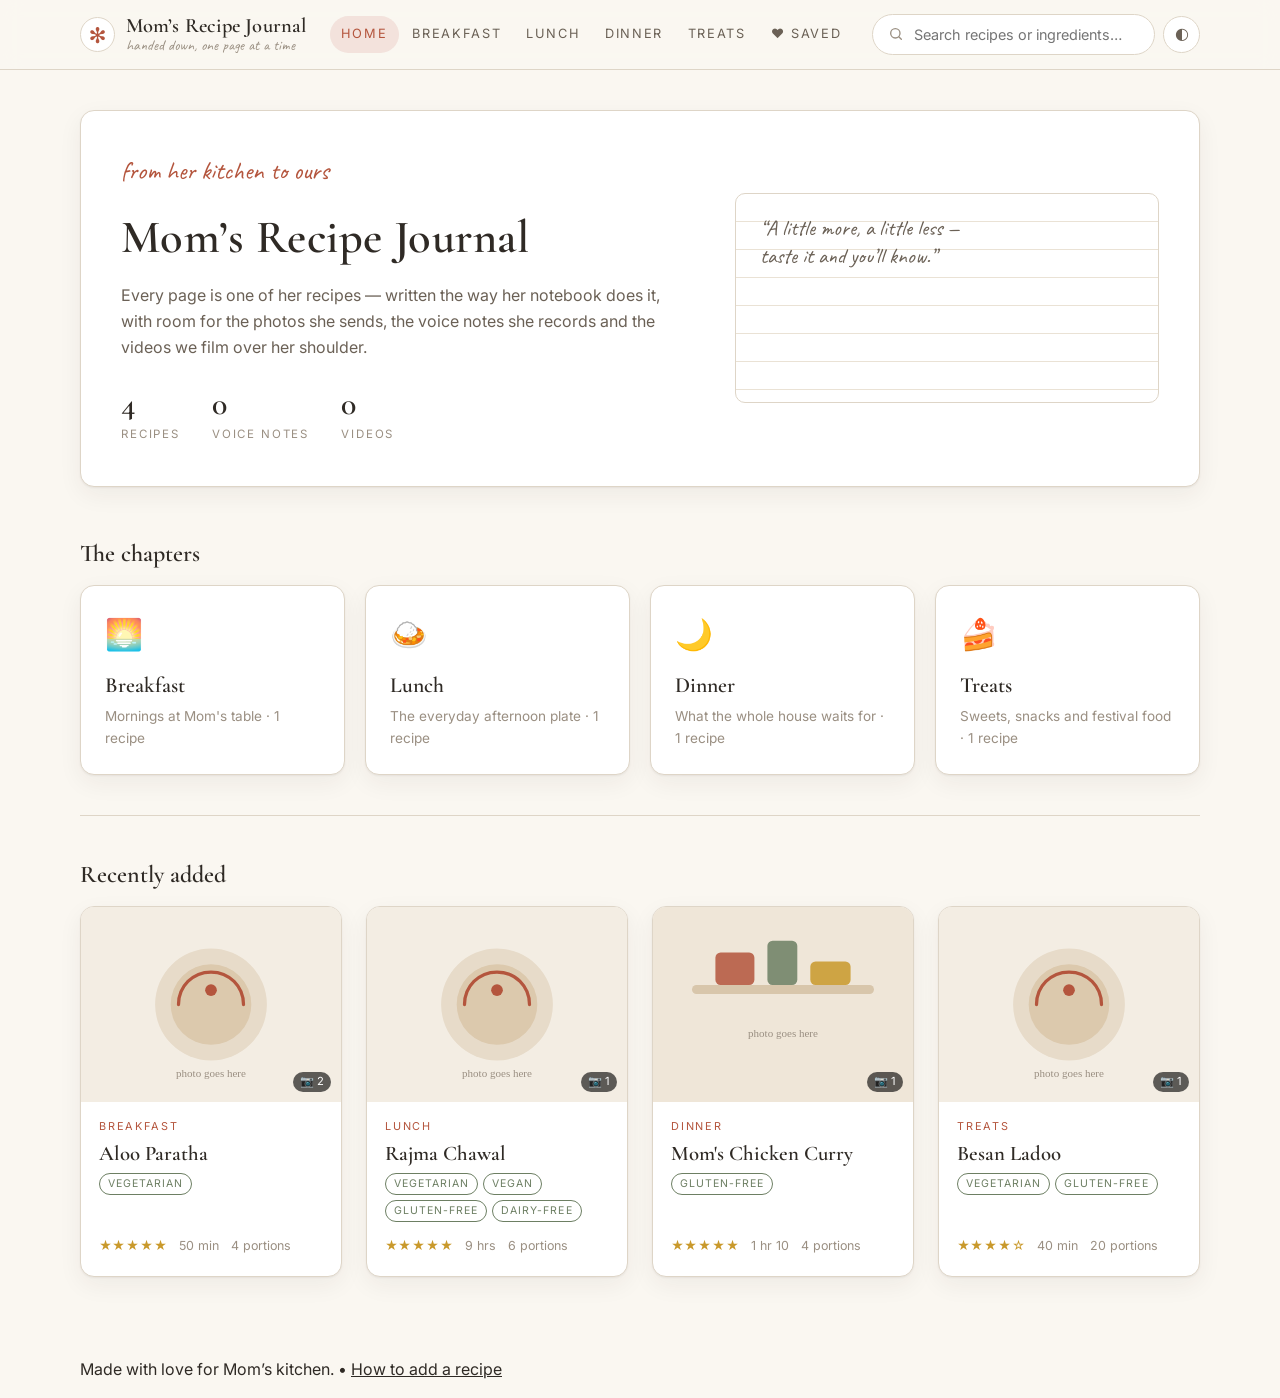
==== index.html @ 43df0052 "Add Mom's Recipe Journal cookbook website A static, dependency-free cookbook site laid out like the " ====
<!DOCTYPE html>
<html lang="en" data-theme="light">
<head>
<meta charset="utf-8" />
<meta name="viewport" content="width=device-width, initial-scale=1" />
<title>Mom's Recipe Journal</title>
<meta name="description" content="A family cookbook of Mom's recipes — with her photos, voice notes and videos." />
<link rel="icon" href="data:image/svg+xml,<svg xmlns='http://www.w3.org/2000/svg' viewBox='0 0 100 100'><text y='.9em' font-size='90'>&#127859;</text></svg>" />
<link rel="preconnect" href="https://fonts.googleapis.com" />
<link rel="preconnect" href="https://fonts.gstatic.com" crossorigin />
<link href="https://fonts.googleapis.com/css2?family=Cormorant+Garamond:wght@400;500;600&family=Caveat:wght@600&family=Inter:wght@300;400;500;600&display=swap" rel="stylesheet" />
<link rel="stylesheet" href="assets/css/style.css" />
</head>
<body>

<a class="skip-link" href="#main">Skip to content</a>

<header class="site-header">
  <div class="wrap header-inner">
    <a class="brand" href="#/">
      <span class="brand-mark">✻</span>
      <span class="brand-text">
        <span class="brand-title">Mom&rsquo;s Recipe Journal</span>
        <span class="brand-sub">handed down, one page at a time</span>
      </span>
    </a>

    <nav class="site-nav" aria-label="Categories">
      <a href="#/" data-nav="home">Home</a>
      <a href="#/c/breakfast" data-nav="breakfast">Breakfast</a>
      <a href="#/c/lunch" data-nav="lunch">Lunch</a>
      <a href="#/c/dinner" data-nav="dinner">Dinner</a>
      <a href="#/c/treats" data-nav="treats">Treats</a>
      <a href="#/favourites" data-nav="favourites">♥ Saved</a>
    </nav>

    <div class="header-tools">
      <label class="search" role="search">
        <span class="visually-hidden">Search recipes</span>
        <svg viewBox="0 0 24 24" aria-hidden="true"><circle cx="11" cy="11" r="7"/><path d="M20 20l-3.5-3.5"/></svg>
        <input id="search" type="search" placeholder="Search recipes or ingredients…" autocomplete="off" />
      </label>
      <button id="theme-toggle" class="icon-btn" type="button" aria-label="Switch theme" title="Switch theme">◐</button>
    </div>
  </div>
</header>

<main id="main" class="wrap" tabindex="-1"></main>

<footer class="site-footer">
  <div class="wrap">
    <p>Made with love for Mom&rsquo;s kitchen. <span class="dot">•</span> <a href="#/about">How to add a recipe</a></p>
  </div>
</footer>

<!-- Recipe data. To add a recipe, edit data/recipes.js -->
<script src="data/recipes.js"></script>
<script src="assets/js/app.js"></script>
</body>
</html>
---- assets/css/style.css ----
/* ============================================================
   Mom's Recipe Journal — stylesheet
   Palette echoes the paper journal: cream paper, pencil ink,
   a terracotta accent and sage green for the diet markers.
   ============================================================ */

:root{
  --paper:#faf7f1;
  --paper-2:#ffffff;
  --paper-3:#f3ede3;
  --ink:#2f2a25;
  --ink-2:#6b6156;
  --ink-3:#9a8f82;
  --rule:#ded5c7;
  --rule-soft:#eae2d5;
  --accent:#b4553d;
  --accent-soft:#f3e2dc;
  --sage:#6d7f63;
  --gold:#c9992b;
  --shadow:0 1px 2px rgba(47,42,37,.06), 0 8px 24px rgba(47,42,37,.06);
  --radius:14px;
  --serif:"Cormorant Garamond", Georgia, "Times New Roman", serif;
  --hand:"Caveat", "Segoe Script", cursive;
  --sans:"Inter", system-ui, -apple-system, "Segoe UI", Roboto, sans-serif;
}

html[data-theme="dark"]{
  --paper:#1b1917;
  --paper-2:#232020;
  --paper-3:#2b2725;
  --ink:#f0e9df;
  --ink-2:#c3b8aa;
  --ink-3:#93887b;
  --rule:#3d3733;
  --rule-soft:#332e2b;
  --accent:#e08468;
  --accent-soft:#3a2a24;
  --sage:#9db78e;
  --gold:#e0b64a;
  --shadow:0 1px 2px rgba(0,0,0,.3), 0 8px 24px rgba(0,0,0,.28);
}

*,*::before,*::after{box-sizing:border-box}

body{
  margin:0;
  background:var(--paper);
  color:var(--ink);
  font-family:var(--sans);
  font-size:16px;
  line-height:1.6;
  -webkit-font-smoothing:antialiased;
}

img,video{max-width:100%;display:block}
figure{margin:0}
a{color:inherit}

.wrap{width:min(1120px,100% - 2.5rem);margin-inline:auto}

.visually-hidden{position:absolute;width:1px;height:1px;overflow:hidden;clip:rect(0 0 0 0);white-space:nowrap}
.skip-link{position:absolute;left:-999px;top:0;background:var(--accent);color:#fff;padding:.6rem 1rem;z-index:50}
.skip-link:focus{left:.5rem;top:.5rem}

/* ---------- header ---------- */
.site-header{
  position:sticky;top:0;z-index:30;
  background:color-mix(in srgb, var(--paper) 88%, transparent);
  backdrop-filter:blur(10px);
  border-bottom:1px solid var(--rule);
}
.header-inner{
  display:flex;align-items:center;gap:1.25rem;
  padding:.85rem 0;flex-wrap:wrap;
}
.brand{display:flex;align-items:center;gap:.65rem;text-decoration:none}
.brand-mark{
  font-size:1.35rem;color:var(--accent);
  border:1px solid var(--rule);border-radius:50%;
  width:2.2rem;height:2.2rem;display:grid;place-items:center;
  background:var(--paper-2);
}
.brand-text{display:flex;flex-direction:column;line-height:1.15}
.brand-title{font-family:var(--serif);font-size:1.28rem;font-weight:600;letter-spacing:.01em}
.brand-sub{font-family:var(--hand);color:var(--ink-3);font-size:.95rem}

.site-nav{display:flex;gap:.15rem;margin-left:auto;flex-wrap:wrap}
.site-nav a{
  text-decoration:none;color:var(--ink-2);
  font-size:.8rem;letter-spacing:.13em;text-transform:uppercase;
  padding:.5rem .7rem;border-radius:999px;
}
.site-nav a:hover{color:var(--ink);background:var(--paper-3)}
.site-nav a.active{color:var(--accent);background:var(--accent-soft)}

.header-tools{display:flex;align-items:center;gap:.5rem}
.search{
  display:flex;align-items:center;gap:.5rem;
  background:var(--paper-2);border:1px solid var(--rule);
  border-radius:999px;padding:.45rem .9rem;min-width:min(280px,60vw);
}
.search svg{width:16px;height:16px;fill:none;stroke:var(--ink-3);stroke-width:2;stroke-linecap:round;flex:none}
.search input{border:0;background:none;outline:none;color:var(--ink);font:inherit;font-size:.9rem;width:100%}
.icon-btn{
  border:1px solid var(--rule);background:var(--paper-2);color:var(--ink-2);
  width:2.3rem;height:2.3rem;border-radius:50%;cursor:pointer;font-size:1rem;line-height:1;
}
.icon-btn:hover{color:var(--accent);border-color:var(--accent)}

/* ---------- shared bits ---------- */
main{padding:2.5rem 0 4rem;outline:none}

.page-head{margin-bottom:1.75rem}
.eyebrow{
  font-size:.72rem;letter-spacing:.22em;text-transform:uppercase;
  color:var(--ink-3);margin:0 0 .35rem;
}
h1{font-family:var(--serif);font-size:clamp(2rem,4vw,2.9rem);font-weight:600;margin:0 0 .3rem;letter-spacing:.01em}
h2{font-family:var(--serif);font-size:1.5rem;font-weight:600;margin:0 0 .75rem}
.lede{color:var(--ink-2);max-width:60ch;margin:0}

.rule{border:0;border-top:1px solid var(--rule);margin:2.5rem 0}

.btn{
  display:inline-flex;align-items:center;gap:.45rem;
  border:1px solid var(--rule);background:var(--paper-2);color:var(--ink);
  padding:.5rem .95rem;border-radius:999px;font-size:.85rem;cursor:pointer;
  text-decoration:none;font-family:inherit;
}
.btn:hover{border-color:var(--accent);color:var(--accent)}
.btn.primary{background:var(--accent);border-color:var(--accent);color:#fff}
.btn.primary:hover{filter:brightness(1.06);color:#fff}
.btn.on{background:var(--accent-soft);border-color:var(--accent);color:var(--accent)}

/* ---------- hero ---------- */
.hero{
  display:grid;grid-template-columns:1.15fr .85fr;gap:2.5rem;align-items:center;
  background:var(--paper-2);border:1px solid var(--rule);border-radius:var(--radius);
  padding:2.5rem;box-shadow:var(--shadow);margin-bottom:3rem;
}
.hero h1{margin-bottom:.6rem}
.hero .script{font-family:var(--hand);font-size:1.6rem;color:var(--accent);margin:0 0 .5rem}
.hero-stats{display:flex;gap:2rem;margin-top:1.75rem;flex-wrap:wrap}
.stat b{display:block;font-family:var(--serif);font-size:2rem;line-height:1;font-weight:600}
.stat span{font-size:.72rem;letter-spacing:.16em;text-transform:uppercase;color:var(--ink-3)}
.hero-card{
  border:1px solid var(--rule);border-radius:10px;padding:1.25rem 1.5rem;
  background:
    repeating-linear-gradient(var(--paper-2) 0 27px, var(--rule-soft) 27px 28px);
  min-height:210px;
}
.hero-card p{font-family:var(--hand);font-size:1.35rem;line-height:28px;margin:0;color:var(--ink-2)}

/* ---------- category tiles ---------- */
.tiles{display:grid;grid-template-columns:repeat(auto-fit,minmax(220px,1fr));gap:1.25rem}
.tile{
  text-decoration:none;background:var(--paper-2);border:1px solid var(--rule);
  border-radius:var(--radius);padding:1.5rem;display:block;transition:transform .15s ease,border-color .15s ease;
  box-shadow:var(--shadow);
}
.tile:hover{transform:translateY(-3px);border-color:var(--accent)}
.tile .emoji{font-size:1.9rem;display:block;margin-bottom:.6rem}
.tile h3{font-family:var(--serif);font-size:1.35rem;margin:0 0 .2rem;font-weight:600}
.tile p{margin:0;color:var(--ink-3);font-size:.85rem}

/* ---------- recipe grid ---------- */
.grid{display:grid;grid-template-columns:repeat(auto-fill,minmax(255px,1fr));gap:1.5rem}
.card{
  background:var(--paper-2);border:1px solid var(--rule);border-radius:var(--radius);
  overflow:hidden;text-decoration:none;display:flex;flex-direction:column;
  box-shadow:var(--shadow);transition:transform .15s ease,border-color .15s ease;
}
.card:hover{transform:translateY(-3px);border-color:var(--accent)}
.card-thumb{
  aspect-ratio:4/3;background:var(--paper-3);display:grid;place-items:center;
  font-size:2.5rem;color:var(--ink-3);overflow:hidden;position:relative;
}
.card-thumb img{width:100%;height:100%;object-fit:cover}
.card-media-flags{
  position:absolute;right:.6rem;bottom:.6rem;display:flex;gap:.3rem;
}
.card-media-flags span{
  background:rgba(0,0,0,.62);color:#fff;font-size:.7rem;
  border-radius:999px;padding:.15rem .45rem;line-height:1.4;
}
.card-body{padding:1rem 1.1rem 1.2rem;display:flex;flex-direction:column;gap:.4rem;flex:1}
.card-cat{font-size:.68rem;letter-spacing:.18em;text-transform:uppercase;color:var(--accent)}
.card h3{font-family:var(--serif);font-size:1.3rem;margin:0;font-weight:600;line-height:1.2}
.card-meta{margin-top:auto;display:flex;align-items:center;gap:.75rem;font-size:.78rem;color:var(--ink-3);padding-top:.5rem}
.stars{color:var(--gold);letter-spacing:.06em}

.badges{display:flex;flex-wrap:wrap;gap:.3rem}
.badge{
  font-size:.66rem;letter-spacing:.1em;text-transform:uppercase;
  border:1px solid var(--sage);color:var(--sage);
  border-radius:999px;padding:.1rem .5rem;
}

/* ---------- filter bar ---------- */
.filters{
  display:flex;flex-wrap:wrap;gap:.5rem;align-items:center;
  padding:1rem 0 1.75rem;border-bottom:1px solid var(--rule-soft);margin-bottom:1.75rem;
}
.filters .label{font-size:.72rem;letter-spacing:.16em;text-transform:uppercase;color:var(--ink-3);margin-right:.25rem}
.chip{
  border:1px solid var(--rule);background:var(--paper-2);color:var(--ink-2);
  border-radius:999px;padding:.35rem .8rem;font-size:.78rem;cursor:pointer;font-family:inherit;
}
.chip:hover{border-color:var(--accent);color:var(--accent)}
.chip[aria-pressed="true"]{background:var(--accent);border-color:var(--accent);color:#fff}
.count{margin-left:auto;font-size:.8rem;color:var(--ink-3)}

/* ---------- recipe page: the journal spread ---------- */
.recipe-top{display:flex;align-items:flex-start;gap:1rem;flex-wrap:wrap;margin-bottom:1.5rem}
.recipe-top .grow{flex:1;min-width:240px}
.recipe-actions{display:flex;gap:.5rem;flex-wrap:wrap}

.sheet{
  background:var(--paper-2);border:1px solid var(--rule);border-radius:var(--radius);
  box-shadow:var(--shadow);padding:2rem;margin-bottom:1.5rem;
}
.sheet-head{
  display:flex;justify-content:space-between;align-items:flex-start;gap:1.5rem;
  padding-bottom:1.25rem;border-bottom:1px solid var(--rule);margin-bottom:1.5rem;flex-wrap:wrap;
}
.field-label{font-size:.72rem;letter-spacing:.22em;text-transform:uppercase;color:var(--ink-3)}
.recipe-title{font-family:var(--serif);font-size:clamp(1.8rem,3.4vw,2.6rem);font-weight:600;margin:.15rem 0 0;line-height:1.1}
.rating-block{text-align:right}
.rating-block .stars{font-size:1.4rem}

.spread{display:grid;grid-template-columns:1.1fr .9fr;gap:2.5rem}

/* left column — ingredients on ruled lines */
.ing-list{list-style:none;margin:.5rem 0 0;padding:0}
.ing-list li{border-bottom:1px solid var(--rule-soft)}
.ing-list label{
  display:flex;align-items:baseline;gap:.7rem;padding:.55rem .2rem;cursor:pointer;
}
.ing-list input{
  appearance:none;-webkit-appearance:none;flex:none;
  width:.95rem;height:.95rem;border:1px solid var(--ink-3);border-radius:3px;
  cursor:pointer;position:relative;top:.15rem;background:transparent;
}
.ing-list input:checked{background:var(--sage);border-color:var(--sage)}
.ing-list input:checked::after{
  content:"✓";position:absolute;inset:0;color:#fff;font-size:.7rem;
  display:grid;place-items:center;line-height:1;
}
.ing-list input:checked + span{color:var(--ink-3);text-decoration:line-through}
.ing-list .amount{color:var(--accent);font-variant-numeric:tabular-nums}

.portion-tool{display:flex;align-items:center;gap:.5rem;margin-top:.75rem}
.portion-tool button{
  width:1.8rem;height:1.8rem;border-radius:50%;border:1px solid var(--rule);
  background:var(--paper);color:var(--ink);cursor:pointer;font-size:1rem;line-height:1;
}
.portion-tool button:hover{border-color:var(--accent);color:var(--accent)}
.portion-tool output{font-variant-numeric:tabular-nums;min-width:1.5rem;text-align:center;font-weight:600}
.portion-tool .note{font-size:.75rem;color:var(--ink-3)}

/* right column — the meta panel */
.meta-rows{display:grid;gap:.9rem;margin-bottom:1.5rem}
.meta-row{display:flex;align-items:center;gap:1rem;flex-wrap:wrap}
.meta-row .field-label{min-width:6.5rem}
.meta-value{font-size:.95rem}

.dots{display:flex;align-items:center;gap:.35rem}
.dots i{
  display:block;border:1px solid var(--ink-3);border-radius:50%;
  width:.55rem;height:.55rem;
}
.dots i:nth-child(2){width:.68rem;height:.68rem}
.dots i:nth-child(3){width:.8rem;height:.8rem}
.dots i:nth-child(4){width:.95rem;height:.95rem}
.dots i:nth-child(5){width:1.1rem;height:1.1rem}
.dots i.on{background:var(--accent);border-color:var(--accent)}
.dots .lvl{margin-left:.4rem;font-size:.8rem;color:var(--ink-3)}

.diet-grid{display:grid;grid-template-columns:1fr 1fr;gap:.5rem 1rem;margin-bottom:1.25rem}
.diet{display:flex;align-items:center;gap:.5rem;font-size:.75rem;letter-spacing:.12em;text-transform:uppercase;color:var(--ink-3)}
.diet .o{width:.85rem;height:.85rem;border:1px solid var(--ink-3);border-radius:50%;flex:none}
.diet.yes{color:var(--sage)}
.diet.yes .o{background:var(--sage);border-color:var(--sage);position:relative}
.diet.yes .o::after{content:"✓";position:absolute;inset:0;color:#fff;font-size:.6rem;display:grid;place-items:center}

.note-box{
  border:1px solid var(--rule);border-radius:8px;padding:1rem 1.1rem;margin-bottom:1.25rem;
}
.note-box h3{
  font-size:.72rem;letter-spacing:.2em;text-transform:uppercase;color:var(--ink-2);
  margin:0 0 .5rem;font-family:var(--sans);font-weight:600;
}
.note-box p{
  margin:0;line-height:28px;font-family:var(--hand);font-size:1.2rem;color:var(--ink);
  /* the ruled lines sit under the text, one per line-height */
  background:repeating-linear-gradient(transparent 0 27px, var(--rule-soft) 27px 28px);
}

/* method */
.method-sheet .lines{
  border-top:1px solid var(--rule);padding-top:1rem;
}
.steps{list-style:none;counter-reset:step;margin:0;padding:0}
.steps li{
  counter-increment:step;position:relative;padding:.75rem 0 .75rem 3rem;
  border-bottom:1px solid var(--rule-soft);
}
.steps li::before{
  content:counter(step);position:absolute;left:0;top:.7rem;
  font-family:var(--serif);font-size:1.1rem;color:var(--accent);
  border:1px solid var(--rule);border-radius:50%;width:1.9rem;height:1.9rem;
  display:grid;place-items:center;background:var(--paper);
}
.steps li.done{color:var(--ink-3)}

/* ---------- memories / media ---------- */
.media-section + .media-section{margin-top:2rem}
.media-head{display:flex;align-items:center;gap:.75rem;margin-bottom:1rem}
.media-head h3{font-family:var(--serif);font-size:1.25rem;margin:0;font-weight:600}
.media-head .n{font-size:.75rem;color:var(--ink-3);border:1px solid var(--rule);border-radius:999px;padding:.05rem .5rem}

.photo-grid{display:grid;grid-template-columns:repeat(auto-fill,minmax(180px,1fr));gap:1rem}
.photo{
  border:1px solid var(--rule);border-radius:10px;overflow:hidden;background:var(--paper-2);
  padding:.5rem .5rem .1rem;cursor:zoom-in;
}
.photo img{aspect-ratio:4/3;object-fit:cover;width:100%;border-radius:6px}
.photo figcaption{font-family:var(--hand);font-size:1.05rem;color:var(--ink-2);padding:.35rem .2rem .5rem;text-align:center}

.video-grid{display:grid;grid-template-columns:repeat(auto-fill,minmax(300px,1fr));gap:1.25rem}
.video-item video,.video-item iframe{width:100%;aspect-ratio:16/9;border-radius:10px;border:1px solid var(--rule);background:#000}
.video-item figcaption,.audio-item .cap{font-family:var(--hand);font-size:1.1rem;color:var(--ink-2);margin-top:.4rem}

.audio-list{display:grid;gap:.9rem}
.audio-item{
  border:1px solid var(--rule);border-radius:10px;padding:.9rem 1rem;background:var(--paper-2);
  display:flex;gap:1rem;align-items:center;flex-wrap:wrap;
}
.audio-item .icon{font-size:1.4rem;color:var(--accent)}
.audio-item .body{flex:1;min-width:220px}
.audio-item audio{width:100%;margin-top:.4rem}

.empty-media{
  border:1px dashed var(--rule);border-radius:10px;padding:1.25rem;
  color:var(--ink-3);font-size:.9rem;text-align:center;
}
.empty-media code{background:var(--paper-3);padding:.1rem .35rem;border-radius:4px;font-size:.85em}

/* lightbox */
.lightbox{
  position:fixed;inset:0;background:rgba(20,17,15,.92);z-index:60;
  display:grid;place-items:center;padding:2rem;
}
.lightbox[hidden]{display:none}
.lightbox img{max-width:min(1100px,92vw);max-height:82vh;border-radius:8px}
.lightbox .cap{color:#f3ece2;font-family:var(--hand);font-size:1.3rem;text-align:center;margin-top:.75rem}
.lightbox .close{
  position:absolute;top:1.25rem;right:1.5rem;background:none;border:0;color:#fff;
  font-size:2rem;cursor:pointer;line-height:1;
}

/* ---------- about / empty ---------- */
.prose{max-width:70ch}
.prose h2{margin-top:2rem}
.prose p,.prose li{color:var(--ink-2)}
.prose code{background:var(--paper-3);padding:.12rem .38rem;border-radius:4px;font-size:.88em}
.prose pre{
  background:var(--paper-3);border:1px solid var(--rule);border-radius:10px;
  padding:1rem 1.1rem;overflow-x:auto;font-size:.82rem;line-height:1.6;
}
.prose pre code{background:none;padding:0}

.empty{
  text-align:center;padding:4rem 1rem;border:1px dashed var(--rule);border-radius:var(--radius);
  color:var(--ink-3);
}
.empty .big{font-size:2.5rem;display:block;margin-bottom:.5rem}

/* ---------- responsive ---------- */
@media (max-width:900px){
  .hero{grid-template-columns:1fr;padding:1.75rem}
  .spread{grid-template-columns:1fr;gap:2rem}
  .site-nav{order:3;width:100%;margin-left:0;justify-content:flex-start}
  .header-tools{margin-left:auto}
  .sheet{padding:1.35rem}
}

/* ---------- print: one clean recipe card ---------- */
@media print{
  .site-header,.site-footer,.recipe-actions,.portion-tool,.skip-link,.lightbox{display:none !important}
  body{background:#fff}
  .sheet{box-shadow:none;border-color:#ccc;break-inside:avoid}
  .spread{grid-template-columns:1.1fr .9fr}
  a{text-decoration:none}
}
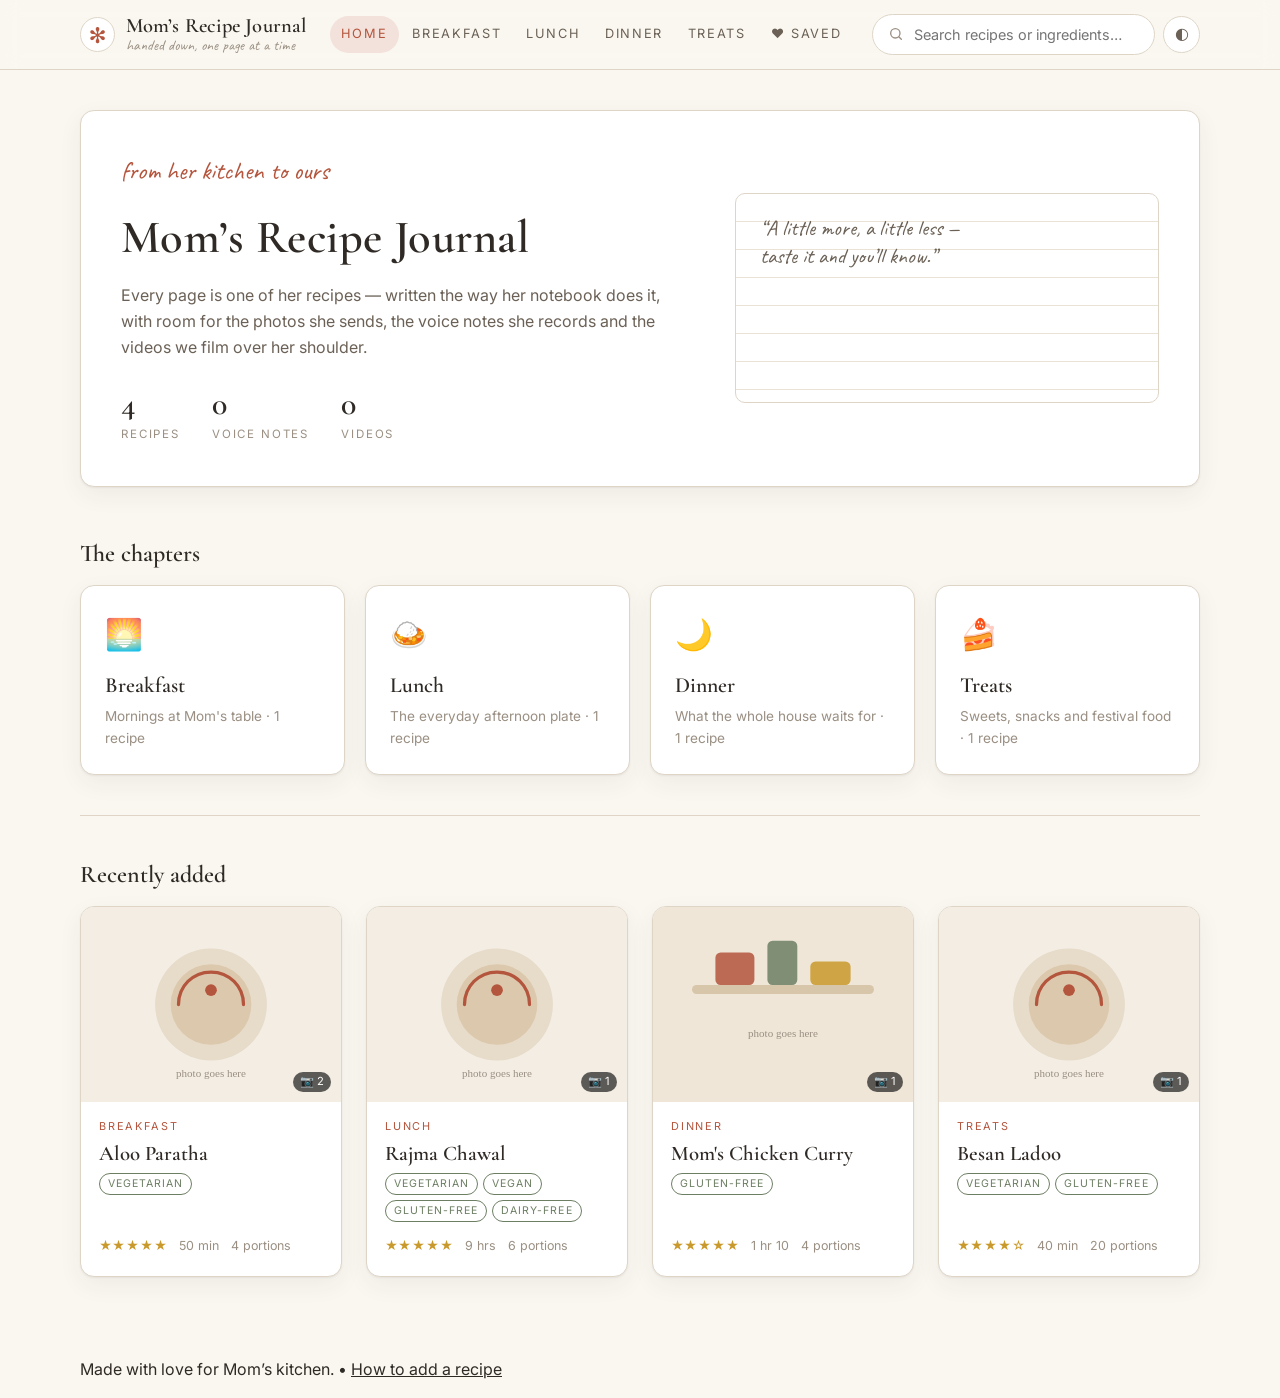
==== commit eb17a6d4: "Add a database + media storage backend so video and audio don't live in git Committing photos, video" ====
--- a/index.html
+++ b/index.html
@@ -53,8 +53,11 @@
   </div>
 </footer>
 
-<!-- Recipe data. To add a recipe, edit data/recipes.js -->
+<!-- Where the recipes are stored: file mode or database mode. -->
+<script src="config.js"></script>
+<!-- Recipes for file mode. In database mode this is only the fallback. -->
 <script src="data/recipes.js"></script>
+<script src="assets/js/store.js"></script>
 <script src="assets/js/app.js"></script>
 </body>
 </html>
--- a/assets/css/style.css
+++ b/assets/css/style.css
@@ -393,3 +393,95 @@
   .spread{grid-template-columns:1.1fr .9fr}
   a{text-decoration:none}
 }
+
+/* ============================================================
+   The writing desk (admin.html)
+   ============================================================ */
+
+.admin-who{font-size:.8rem;color:var(--ink-3)}
+
+.admin-actions{display:flex;gap:.6rem;flex-wrap:wrap;margin:1.5rem 0}
+
+.signin{max-width:26rem}
+.signin .btn{margin-top:.5rem}
+
+.field{display:flex;flex-direction:column;gap:.35rem;margin-bottom:1rem}
+.field > span,.field legend{
+  font-size:.72rem;letter-spacing:.16em;text-transform:uppercase;color:var(--ink-3);
+}
+.field small{text-transform:none;letter-spacing:0;font-size:.78rem;color:var(--ink-3)}
+.field input,.field select,.field textarea{
+  font:inherit;font-size:.92rem;color:var(--ink);
+  background:var(--paper);border:1px solid var(--rule);border-radius:8px;
+  padding:.55rem .7rem;width:100%;
+}
+.field textarea{resize:vertical;line-height:1.55}
+.field input:focus,.field select:focus,.field textarea:focus{outline:2px solid var(--accent);outline-offset:1px}
+.field input[readonly]{color:var(--ink-3);background:var(--paper-3)}
+
+.form-grid{display:grid;grid-template-columns:1fr 1fr;gap:0 1.25rem}
+.form-grid .wide{grid-column:1 / -1}
+
+.dual{display:flex;align-items:center;gap:.5rem}
+.dual input{width:5rem}
+.dual small{color:var(--ink-3);font-size:.78rem}
+
+.diet-set{border:1px solid var(--rule);border-radius:8px;padding:.75rem 1rem;margin-bottom:1rem}
+.diet-set legend{padding:0 .4rem}
+.cb{display:inline-flex;align-items:center;gap:.4rem;margin-right:1.25rem;font-size:.88rem;color:var(--ink-2)}
+.cb input{width:auto}
+
+.hint{font-size:.83rem;color:var(--ink-3);margin:.25rem 0 .75rem}
+.hint.bad{color:var(--accent)}
+
+.media-editor{margin-bottom:2rem}
+.uploader{display:flex;gap:.6rem;flex-wrap:wrap;align-items:center;margin-bottom:.75rem}
+.uploader input[type="file"]{font-size:.85rem;color:var(--ink-2)}
+.uploader input[type="url"]{
+  flex:1;min-width:220px;font:inherit;font-size:.85rem;color:var(--ink);
+  background:var(--paper);border:1px solid var(--rule);border-radius:999px;padding:.45rem .9rem;
+}
+
+.progress{height:4px;background:var(--paper-3);border-radius:999px;overflow:hidden;margin-bottom:.75rem}
+.progress div{height:100%;width:0;background:var(--accent);transition:width .15s linear}
+
+.media-rows{list-style:none;margin:0;padding:0;display:grid;gap:.5rem}
+.media-rows li{
+  display:flex;gap:.6rem;align-items:center;flex-wrap:wrap;
+  border:1px solid var(--rule);border-radius:8px;padding:.5rem .7rem;background:var(--paper);
+}
+.media-rows .src{
+  font-size:.8rem;color:var(--ink-3);max-width:16rem;overflow:hidden;
+  text-overflow:ellipsis;white-space:nowrap;flex:none;
+}
+.media-rows input[type="text"]{
+  flex:1;min-width:180px;font:inherit;font-size:.85rem;color:var(--ink);
+  background:var(--paper-2);border:1px solid var(--rule);border-radius:6px;padding:.35rem .6rem;
+}
+
+.btn.danger{border-color:#c0563f;color:#c0563f}
+.btn.danger:hover{background:#c0563f;color:#fff}
+.btn.small{padding:.3rem .7rem;font-size:.78rem}
+
+.admin-table{width:100%;border-collapse:collapse;font-size:.9rem}
+.admin-table th{
+  text-align:left;font-size:.7rem;letter-spacing:.16em;text-transform:uppercase;
+  color:var(--ink-3);font-weight:600;padding:.5rem .6rem;border-bottom:1px solid var(--rule);
+}
+.admin-table td{padding:.7rem .6rem;border-bottom:1px solid var(--rule-soft);vertical-align:top}
+.admin-table td small{color:var(--ink-3);font-size:.78rem}
+.admin-table .right{text-align:right;white-space:nowrap}
+
+.toast{
+  position:fixed;left:50%;bottom:1.5rem;transform:translateX(-50%);
+  background:var(--ink);color:var(--paper);padding:.7rem 1.2rem;border-radius:999px;
+  font-size:.88rem;z-index:70;box-shadow:var(--shadow);max-width:min(90vw,34rem);
+  transition:opacity .5s ease;
+}
+.toast.bad{background:#a8402c;color:#fff}
+.toast.go{opacity:0}
+
+@media (max-width:700px){
+  .form-grid{grid-template-columns:1fr}
+  .media-rows .src{max-width:100%}
+}
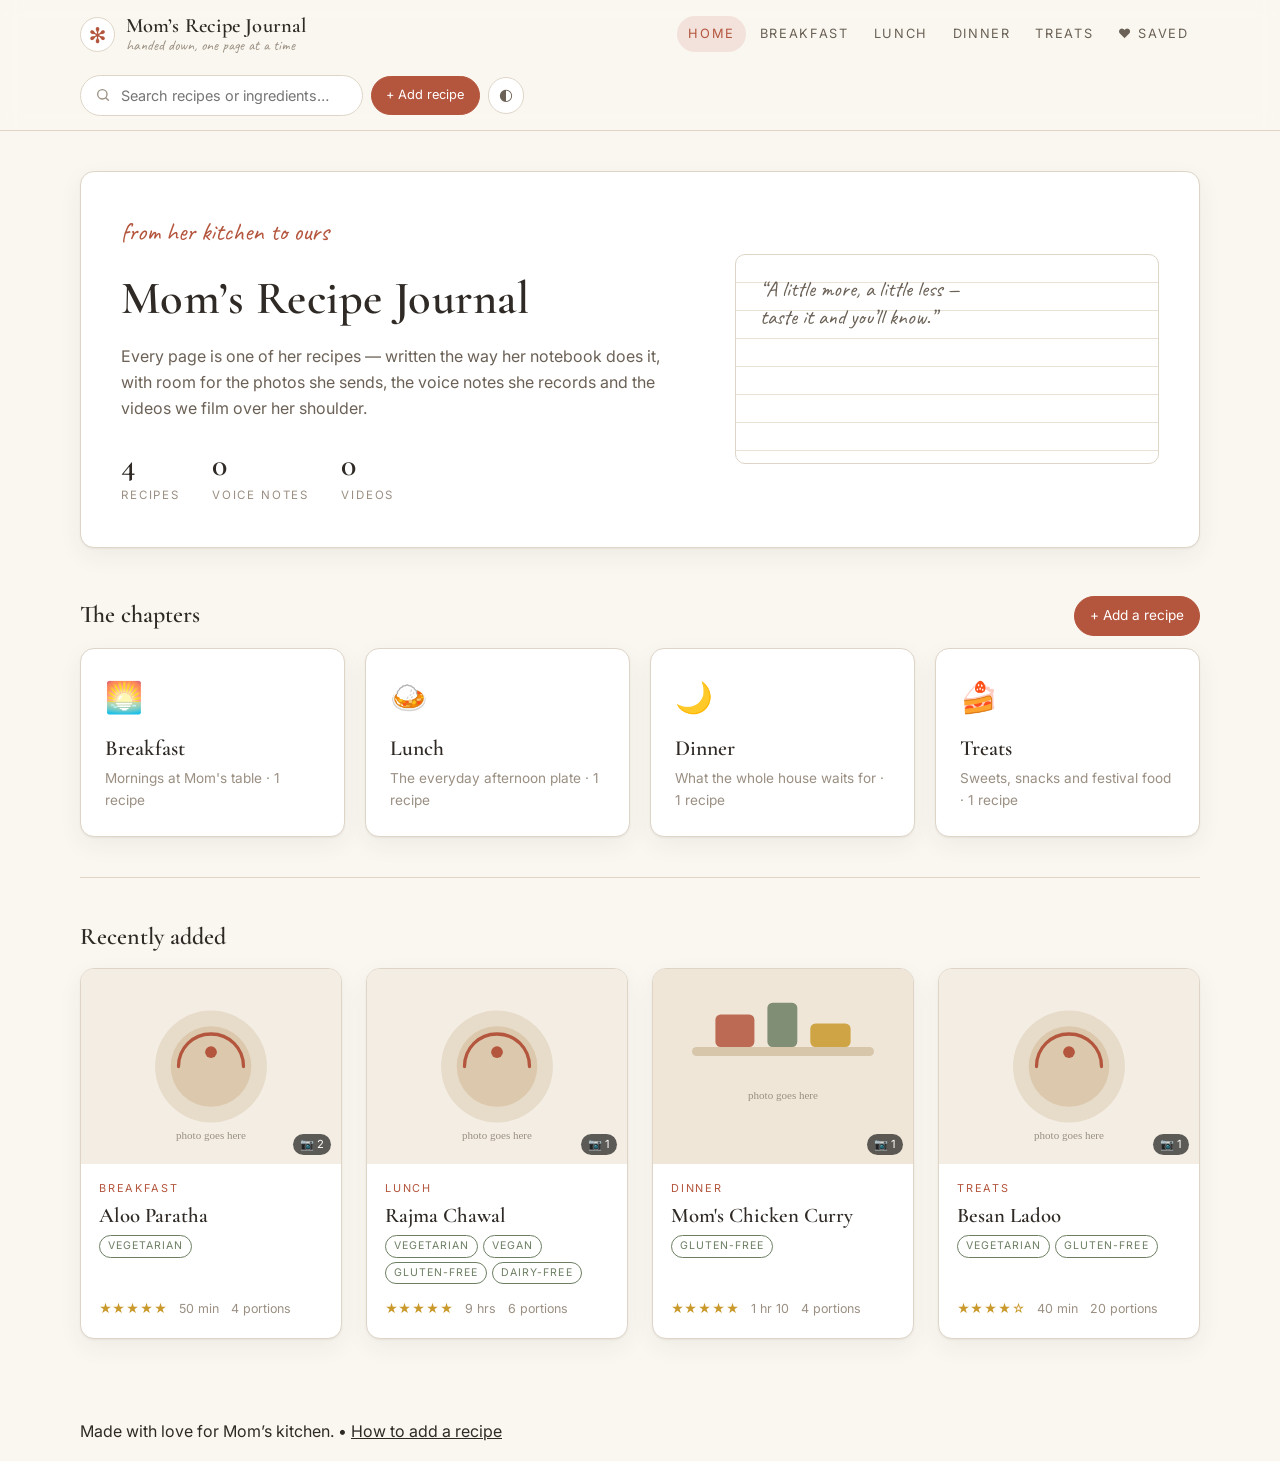
==== commit c85d604e: "Make the + Add recipe button work with no setup at all The form previously required the Supabase set" ====
--- a/index.html
+++ b/index.html
@@ -40,6 +40,7 @@
         <svg viewBox="0 0 24 24" aria-hidden="true"><circle cx="11" cy="11" r="7"/><path d="M20 20l-3.5-3.5"/></svg>
         <input id="search" type="search" placeholder="Search recipes or ingredients…" autocomplete="off" />
       </label>
+      <a class="btn primary add-btn" href="admin.html">+ Add recipe</a>
       <button id="theme-toggle" class="icon-btn" type="button" aria-label="Switch theme" title="Switch theme">◐</button>
     </div>
   </div>
@@ -57,6 +58,7 @@
 <script src="config.js"></script>
 <!-- Recipes for file mode. In database mode this is only the fallback. -->
 <script src="data/recipes.js"></script>
+<script src="assets/js/browser-db.js"></script>
 <script src="assets/js/store.js"></script>
 <script src="assets/js/app.js"></script>
 </body>
--- a/assets/css/style.css
+++ b/assets/css/style.css
@@ -42,6 +42,9 @@
 
 *,*::before,*::after{box-sizing:border-box}
 
+/* the hidden attribute must beat any display: rule a class sets */
+[hidden]{display:none !important}
+
 body{
   margin:0;
   background:var(--paper);
@@ -485,3 +488,25 @@
   .form-grid{grid-template-columns:1fr}
   .media-rows .src{max-width:100%}
 }
+
+/* the + Add recipe button and the file-mode notices */
+.add-btn{white-space:nowrap;font-size:.8rem;padding:.5rem .9rem}
+.section-head{display:flex;align-items:center;justify-content:space-between;gap:1rem;flex-wrap:wrap;margin-bottom:.75rem}
+.section-head h2{margin:0}
+
+.banner{
+  border:1px solid var(--rule);border-left:3px solid var(--accent);
+  background:var(--paper-2);border-radius:10px;padding:1rem 1.25rem;margin-bottom:1.5rem;
+}
+.banner p{margin:0;font-size:.9rem;color:var(--ink-2)}
+
+.tag{
+  font-size:.62rem;letter-spacing:.12em;text-transform:uppercase;
+  border:1px solid var(--accent);color:var(--accent);
+  border-radius:999px;padding:.05rem .45rem;vertical-align:middle;white-space:nowrap;
+}
+.tag.muted{border-color:var(--rule);color:var(--ink-3)}
+
+@media (max-width:900px){
+  .add-btn{padding:.45rem .75rem}
+}
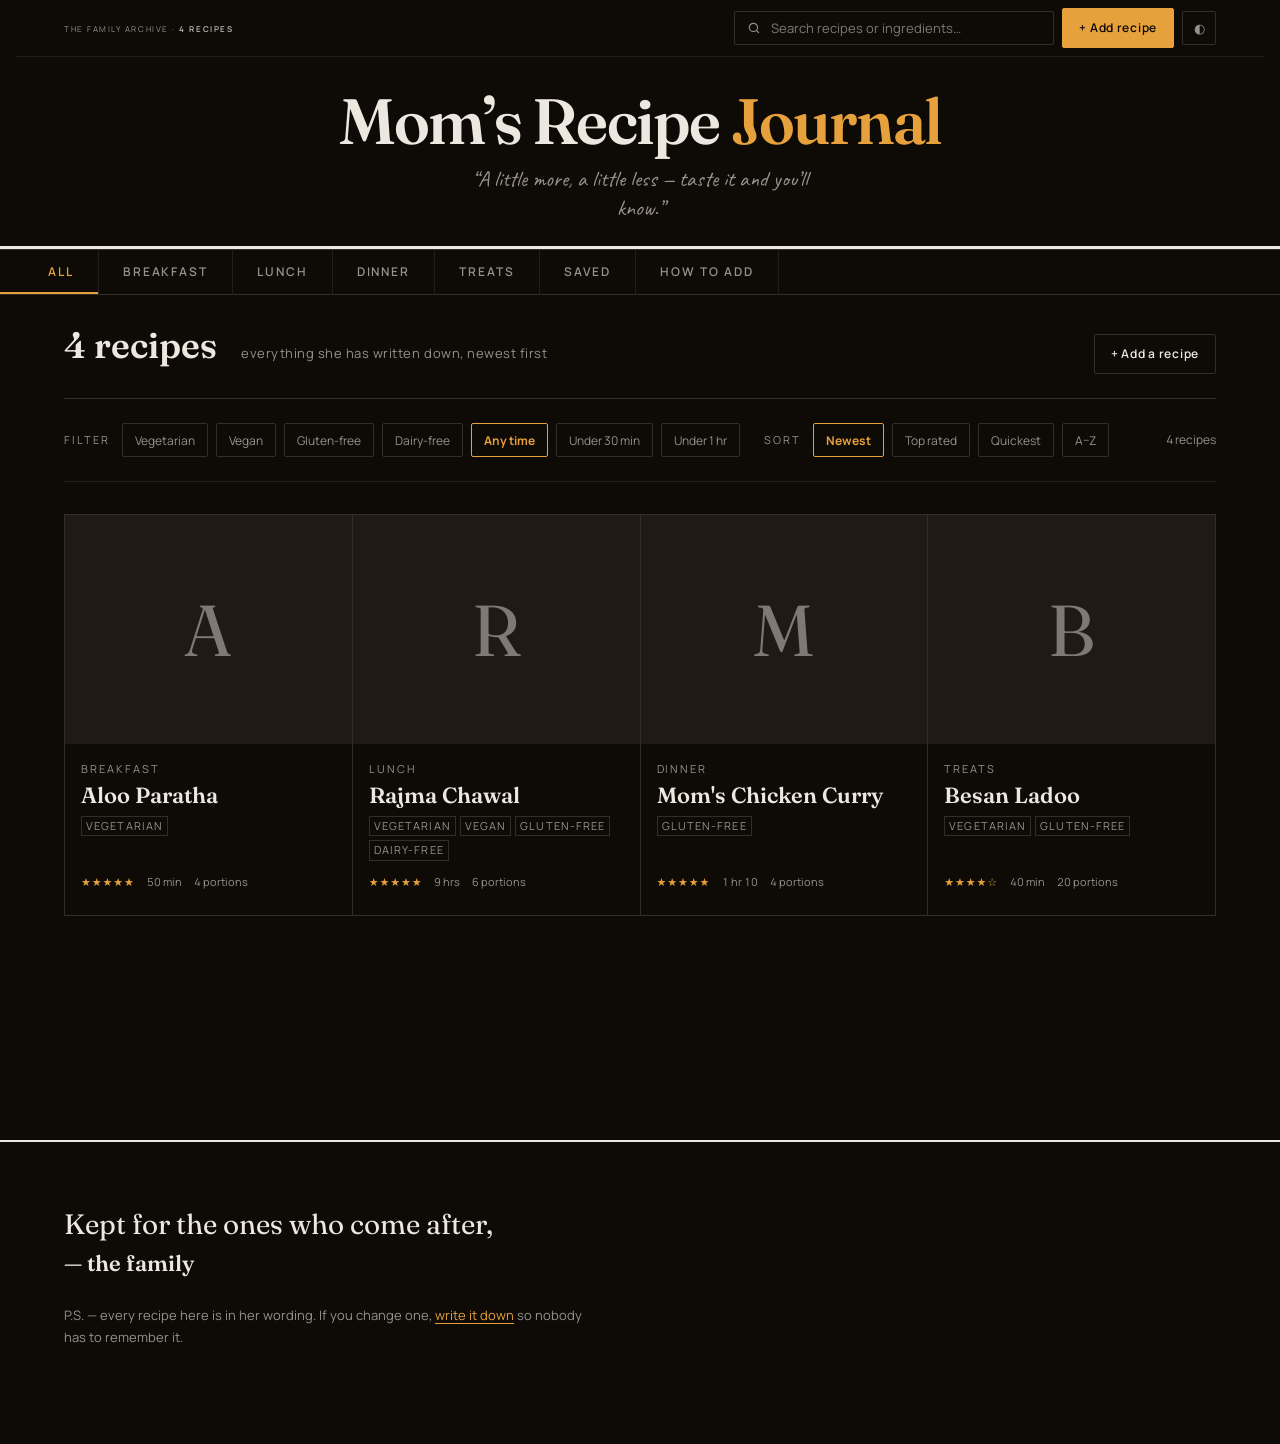
==== commit 8448b495: "Redesign the UI: dark archival catalogue (Hallmark) Tone brief: luxury coffee-table crossed with kit" ====
--- a/index.html
+++ b/index.html
@@ -1,62 +1,74 @@
 <!DOCTYPE html>
-<html lang="en" data-theme="light">
+<html lang="en">
 <head>
 <meta charset="utf-8" />
 <meta name="viewport" content="width=device-width, initial-scale=1" />
 <title>Mom's Recipe Journal</title>
-<meta name="description" content="A family cookbook of Mom's recipes — with her photos, voice notes and videos." />
+<meta name="description" content="The family archive of Mom's recipes — her wording, her photographs, her voice." />
+<meta name="color-scheme" content="dark light" />
 <link rel="icon" href="data:image/svg+xml,<svg xmlns='http://www.w3.org/2000/svg' viewBox='0 0 100 100'><text y='.9em' font-size='90'>&#127859;</text></svg>" />
 <link rel="preconnect" href="https://fonts.googleapis.com" />
 <link rel="preconnect" href="https://fonts.gstatic.com" crossorigin />
-<link href="https://fonts.googleapis.com/css2?family=Cormorant+Garamond:wght@400;500;600&family=Caveat:wght@600&family=Inter:wght@300;400;500;600&display=swap" rel="stylesheet" />
+<link href="https://fonts.googleapis.com/css2?family=Caveat:wght@500;600&family=Fraunces:opsz,wght@9..144,400;9..144,600;9..144,700&family=Manrope:wght@400;500;600;700&display=swap" rel="stylesheet" />
 <link rel="stylesheet" href="assets/css/style.css" />
 </head>
 <body>
 
-<a class="skip-link" href="#main">Skip to content</a>
+<a class="skip-link" href="#main">Skip to the recipes</a>
 
-<header class="site-header">
-  <div class="wrap header-inner">
-    <a class="brand" href="#/">
-      <span class="brand-mark">✻</span>
-      <span class="brand-text">
-        <span class="brand-title">Mom&rsquo;s Recipe Journal</span>
-        <span class="brand-sub">handed down, one page at a time</span>
-      </span>
-    </a>
-
-    <nav class="site-nav" aria-label="Categories">
-      <a href="#/" data-nav="home">Home</a>
-      <a href="#/c/breakfast" data-nav="breakfast">Breakfast</a>
-      <a href="#/c/lunch" data-nav="lunch">Lunch</a>
-      <a href="#/c/dinner" data-nav="dinner">Dinner</a>
-      <a href="#/c/treats" data-nav="treats">Treats</a>
-      <a href="#/favourites" data-nav="favourites">♥ Saved</a>
-    </nav>
-
-    <div class="header-tools">
+<!-- N6 · Newspaper masthead -->
+<header class="masthead">
+  <div class="wrap masthead__utility">
+    <p class="masthead__issue" id="issue-line">The family archive</p>
+    <div class="masthead__tools">
       <label class="search" role="search">
         <span class="visually-hidden">Search recipes</span>
         <svg viewBox="0 0 24 24" aria-hidden="true"><circle cx="11" cy="11" r="7"/><path d="M20 20l-3.5-3.5"/></svg>
         <input id="search" type="search" placeholder="Search recipes or ingredients…" autocomplete="off" />
       </label>
-      <a class="btn primary add-btn" href="admin.html">+ Add recipe</a>
-      <button id="theme-toggle" class="icon-btn" type="button" aria-label="Switch theme" title="Switch theme">◐</button>
+      <a class="btn primary" href="admin.html">+ Add recipe</a>
+      <button id="theme-toggle" class="icon-btn" type="button" aria-label="Switch between dark and daylight" title="Switch between dark and daylight">◐</button>
     </div>
   </div>
+
+  <div class="wrap masthead__plate">
+    <a class="wordmark" href="#/">Mom&rsquo;s Recipe <em>Journal</em></a>
+    <p class="masthead__epigraph">&ldquo;A little more, a little less &mdash; taste it and you&rsquo;ll know.&rdquo;</p>
+  </div>
+
+  <div class="masthead__double"></div>
 </header>
+
+<!-- sticky outside the masthead so it holds for the whole page -->
+<nav class="chapters" aria-label="Chapters">
+  <div class="chapters__track">
+    <a href="#/" data-nav="home">All</a>
+    <a href="#/c/breakfast" data-nav="breakfast">Breakfast</a>
+    <a href="#/c/lunch" data-nav="lunch">Lunch</a>
+    <a href="#/c/dinner" data-nav="dinner">Dinner</a>
+    <a href="#/c/treats" data-nav="treats">Treats</a>
+    <a href="#/favourites" data-nav="favourites">Saved</a>
+    <a href="#/about" data-nav="about">How to add</a>
+  </div>
+</nav>
 
 <main id="main" class="wrap" tabindex="-1"></main>
 
+<!-- Ft6 · Letter close -->
 <footer class="site-footer">
-  <div class="wrap">
-    <p>Made with love for Mom&rsquo;s kitchen. <span class="dot">•</span> <a href="#/about">How to add a recipe</a></p>
-  </div>
+  <div class="wrap"><div class="foot-letter">
+    <p class="foot-letter__close">
+      Kept for the ones who come after,<br>
+      <span class="foot-letter__sign">— the family</span>
+    </p>
+    <p class="foot-letter__ps">
+      P.S. — every recipe here is in her wording. If you change one,
+      <a href="admin.html">write it down</a> so nobody has to remember it.
+    </p>
+  </div></div>
 </footer>
 
-<!-- Where the recipes are stored: file mode or database mode. -->
 <script src="config.js"></script>
-<!-- Recipes for file mode. In database mode this is only the fallback. -->
 <script src="data/recipes.js"></script>
 <script src="assets/js/browser-db.js"></script>
 <script src="assets/js/store.js"></script>
--- a/assets/css/style.css
+++ b/assets/css/style.css
@@ -1,512 +1,787 @@
-/* ============================================================
-   Mom's Recipe Journal — stylesheet
-   Palette echoes the paper journal: cream paper, pencil ink,
-   a terracotta accent and sage green for the diet markers.
-   ============================================================ */
-
-:root{
-  --paper:#faf7f1;
-  --paper-2:#ffffff;
-  --paper-3:#f3ede3;
-  --ink:#2f2a25;
-  --ink-2:#6b6156;
-  --ink-3:#9a8f82;
-  --rule:#ded5c7;
-  --rule-soft:#eae2d5;
-  --accent:#b4553d;
-  --accent-soft:#f3e2dc;
-  --sage:#6d7f63;
-  --gold:#c9992b;
-  --shadow:0 1px 2px rgba(47,42,37,.06), 0 8px 24px rgba(47,42,37,.06);
-  --radius:14px;
-  --serif:"Cormorant Garamond", Georgia, "Times New Roman", serif;
-  --hand:"Caveat", "Segoe Script", cursive;
-  --sans:"Inter", system-ui, -apple-system, "Segoe UI", Roboto, sans-serif;
-}
-
-html[data-theme="dark"]{
-  --paper:#1b1917;
-  --paper-2:#232020;
-  --paper-3:#2b2725;
-  --ink:#f0e9df;
-  --ink-2:#c3b8aa;
-  --ink-3:#93887b;
-  --rule:#3d3733;
-  --rule-soft:#332e2b;
-  --accent:#e08468;
-  --accent-soft:#3a2a24;
-  --sage:#9db78e;
-  --gold:#e0b64a;
-  --shadow:0 1px 2px rgba(0,0,0,.3), 0 8px 24px rgba(0,0,0,.28);
-}
-
-*,*::before,*::after{box-sizing:border-box}
-
-/* the hidden attribute must beat any display: rule a class sets */
-[hidden]{display:none !important}
-
-body{
-  margin:0;
-  background:var(--paper);
-  color:var(--ink);
-  font-family:var(--sans);
-  font-size:16px;
-  line-height:1.6;
-  -webkit-font-smoothing:antialiased;
-}
-
-img,video{max-width:100%;display:block}
-figure{margin:0}
-a{color:inherit}
-
-.wrap{width:min(1120px,100% - 2.5rem);margin-inline:auto}
-
-.visually-hidden{position:absolute;width:1px;height:1px;overflow:hidden;clip:rect(0 0 0 0);white-space:nowrap}
-.skip-link{position:absolute;left:-999px;top:0;background:var(--accent);color:#fff;padding:.6rem 1rem;z-index:50}
-.skip-link:focus{left:.5rem;top:.5rem}
-
-/* ---------- header ---------- */
-.site-header{
-  position:sticky;top:0;z-index:30;
-  background:color-mix(in srgb, var(--paper) 88%, transparent);
-  backdrop-filter:blur(10px);
-  border-bottom:1px solid var(--rule);
-}
-.header-inner{
-  display:flex;align-items:center;gap:1.25rem;
-  padding:.85rem 0;flex-wrap:wrap;
-}
-.brand{display:flex;align-items:center;gap:.65rem;text-decoration:none}
-.brand-mark{
-  font-size:1.35rem;color:var(--accent);
-  border:1px solid var(--rule);border-radius:50%;
-  width:2.2rem;height:2.2rem;display:grid;place-items:center;
-  background:var(--paper-2);
-}
-.brand-text{display:flex;flex-direction:column;line-height:1.15}
-.brand-title{font-family:var(--serif);font-size:1.28rem;font-weight:600;letter-spacing:.01em}
-.brand-sub{font-family:var(--hand);color:var(--ink-3);font-size:.95rem}
-
-.site-nav{display:flex;gap:.15rem;margin-left:auto;flex-wrap:wrap}
-.site-nav a{
-  text-decoration:none;color:var(--ink-2);
-  font-size:.8rem;letter-spacing:.13em;text-transform:uppercase;
-  padding:.5rem .7rem;border-radius:999px;
-}
-.site-nav a:hover{color:var(--ink);background:var(--paper-3)}
-.site-nav a.active{color:var(--accent);background:var(--accent-soft)}
-
-.header-tools{display:flex;align-items:center;gap:.5rem}
-.search{
-  display:flex;align-items:center;gap:.5rem;
-  background:var(--paper-2);border:1px solid var(--rule);
-  border-radius:999px;padding:.45rem .9rem;min-width:min(280px,60vw);
-}
-.search svg{width:16px;height:16px;fill:none;stroke:var(--ink-3);stroke-width:2;stroke-linecap:round;flex:none}
-.search input{border:0;background:none;outline:none;color:var(--ink);font:inherit;font-size:.9rem;width:100%}
-.icon-btn{
-  border:1px solid var(--rule);background:var(--paper-2);color:var(--ink-2);
-  width:2.3rem;height:2.3rem;border-radius:50%;cursor:pointer;font-size:1rem;line-height:1;
-}
-.icon-btn:hover{color:var(--accent);border-color:var(--accent)}
-
-/* ---------- shared bits ---------- */
-main{padding:2.5rem 0 4rem;outline:none}
-
-.page-head{margin-bottom:1.75rem}
-.eyebrow{
-  font-size:.72rem;letter-spacing:.22em;text-transform:uppercase;
-  color:var(--ink-3);margin:0 0 .35rem;
-}
-h1{font-family:var(--serif);font-size:clamp(2rem,4vw,2.9rem);font-weight:600;margin:0 0 .3rem;letter-spacing:.01em}
-h2{font-family:var(--serif);font-size:1.5rem;font-weight:600;margin:0 0 .75rem}
-.lede{color:var(--ink-2);max-width:60ch;margin:0}
-
-.rule{border:0;border-top:1px solid var(--rule);margin:2.5rem 0}
-
-.btn{
-  display:inline-flex;align-items:center;gap:.45rem;
-  border:1px solid var(--rule);background:var(--paper-2);color:var(--ink);
-  padding:.5rem .95rem;border-radius:999px;font-size:.85rem;cursor:pointer;
-  text-decoration:none;font-family:inherit;
-}
-.btn:hover{border-color:var(--accent);color:var(--accent)}
-.btn.primary{background:var(--accent);border-color:var(--accent);color:#fff}
-.btn.primary:hover{filter:brightness(1.06);color:#fff}
-.btn.on{background:var(--accent-soft);border-color:var(--accent);color:var(--accent)}
-
-/* ---------- hero ---------- */
-.hero{
-  display:grid;grid-template-columns:1.15fr .85fr;gap:2.5rem;align-items:center;
-  background:var(--paper-2);border:1px solid var(--rule);border-radius:var(--radius);
-  padding:2.5rem;box-shadow:var(--shadow);margin-bottom:3rem;
-}
-.hero h1{margin-bottom:.6rem}
-.hero .script{font-family:var(--hand);font-size:1.6rem;color:var(--accent);margin:0 0 .5rem}
-.hero-stats{display:flex;gap:2rem;margin-top:1.75rem;flex-wrap:wrap}
-.stat b{display:block;font-family:var(--serif);font-size:2rem;line-height:1;font-weight:600}
-.stat span{font-size:.72rem;letter-spacing:.16em;text-transform:uppercase;color:var(--ink-3)}
-.hero-card{
-  border:1px solid var(--rule);border-radius:10px;padding:1.25rem 1.5rem;
-  background:
-    repeating-linear-gradient(var(--paper-2) 0 27px, var(--rule-soft) 27px 28px);
-  min-height:210px;
-}
-.hero-card p{font-family:var(--hand);font-size:1.35rem;line-height:28px;margin:0;color:var(--ink-2)}
-
-/* ---------- category tiles ---------- */
-.tiles{display:grid;grid-template-columns:repeat(auto-fit,minmax(220px,1fr));gap:1.25rem}
-.tile{
-  text-decoration:none;background:var(--paper-2);border:1px solid var(--rule);
-  border-radius:var(--radius);padding:1.5rem;display:block;transition:transform .15s ease,border-color .15s ease;
-  box-shadow:var(--shadow);
-}
-.tile:hover{transform:translateY(-3px);border-color:var(--accent)}
-.tile .emoji{font-size:1.9rem;display:block;margin-bottom:.6rem}
-.tile h3{font-family:var(--serif);font-size:1.35rem;margin:0 0 .2rem;font-weight:600}
-.tile p{margin:0;color:var(--ink-3);font-size:.85rem}
-
-/* ---------- recipe grid ---------- */
-.grid{display:grid;grid-template-columns:repeat(auto-fill,minmax(255px,1fr));gap:1.5rem}
-.card{
-  background:var(--paper-2);border:1px solid var(--rule);border-radius:var(--radius);
-  overflow:hidden;text-decoration:none;display:flex;flex-direction:column;
-  box-shadow:var(--shadow);transition:transform .15s ease,border-color .15s ease;
-}
-.card:hover{transform:translateY(-3px);border-color:var(--accent)}
-.card-thumb{
-  aspect-ratio:4/3;background:var(--paper-3);display:grid;place-items:center;
-  font-size:2.5rem;color:var(--ink-3);overflow:hidden;position:relative;
-}
-.card-thumb img{width:100%;height:100%;object-fit:cover}
-.card-media-flags{
-  position:absolute;right:.6rem;bottom:.6rem;display:flex;gap:.3rem;
-}
-.card-media-flags span{
-  background:rgba(0,0,0,.62);color:#fff;font-size:.7rem;
-  border-radius:999px;padding:.15rem .45rem;line-height:1.4;
-}
-.card-body{padding:1rem 1.1rem 1.2rem;display:flex;flex-direction:column;gap:.4rem;flex:1}
-.card-cat{font-size:.68rem;letter-spacing:.18em;text-transform:uppercase;color:var(--accent)}
-.card h3{font-family:var(--serif);font-size:1.3rem;margin:0;font-weight:600;line-height:1.2}
-.card-meta{margin-top:auto;display:flex;align-items:center;gap:.75rem;font-size:.78rem;color:var(--ink-3);padding-top:.5rem}
-.stars{color:var(--gold);letter-spacing:.06em}
-
-.badges{display:flex;flex-wrap:wrap;gap:.3rem}
-.badge{
-  font-size:.66rem;letter-spacing:.1em;text-transform:uppercase;
-  border:1px solid var(--sage);color:var(--sage);
-  border-radius:999px;padding:.1rem .5rem;
-}
-
-/* ---------- filter bar ---------- */
-.filters{
-  display:flex;flex-wrap:wrap;gap:.5rem;align-items:center;
-  padding:1rem 0 1.75rem;border-bottom:1px solid var(--rule-soft);margin-bottom:1.75rem;
-}
-.filters .label{font-size:.72rem;letter-spacing:.16em;text-transform:uppercase;color:var(--ink-3);margin-right:.25rem}
-.chip{
-  border:1px solid var(--rule);background:var(--paper-2);color:var(--ink-2);
-  border-radius:999px;padding:.35rem .8rem;font-size:.78rem;cursor:pointer;font-family:inherit;
-}
-.chip:hover{border-color:var(--accent);color:var(--accent)}
-.chip[aria-pressed="true"]{background:var(--accent);border-color:var(--accent);color:#fff}
-.count{margin-left:auto;font-size:.8rem;color:var(--ink-3)}
-
-/* ---------- recipe page: the journal spread ---------- */
-.recipe-top{display:flex;align-items:flex-start;gap:1rem;flex-wrap:wrap;margin-bottom:1.5rem}
-.recipe-top .grow{flex:1;min-width:240px}
-.recipe-actions{display:flex;gap:.5rem;flex-wrap:wrap}
-
-.sheet{
-  background:var(--paper-2);border:1px solid var(--rule);border-radius:var(--radius);
-  box-shadow:var(--shadow);padding:2rem;margin-bottom:1.5rem;
-}
-.sheet-head{
-  display:flex;justify-content:space-between;align-items:flex-start;gap:1.5rem;
-  padding-bottom:1.25rem;border-bottom:1px solid var(--rule);margin-bottom:1.5rem;flex-wrap:wrap;
-}
-.field-label{font-size:.72rem;letter-spacing:.22em;text-transform:uppercase;color:var(--ink-3)}
-.recipe-title{font-family:var(--serif);font-size:clamp(1.8rem,3.4vw,2.6rem);font-weight:600;margin:.15rem 0 0;line-height:1.1}
-.rating-block{text-align:right}
-.rating-block .stars{font-size:1.4rem}
-
-.spread{display:grid;grid-template-columns:1.1fr .9fr;gap:2.5rem}
-
-/* left column — ingredients on ruled lines */
-.ing-list{list-style:none;margin:.5rem 0 0;padding:0}
-.ing-list li{border-bottom:1px solid var(--rule-soft)}
-.ing-list label{
-  display:flex;align-items:baseline;gap:.7rem;padding:.55rem .2rem;cursor:pointer;
-}
-.ing-list input{
-  appearance:none;-webkit-appearance:none;flex:none;
-  width:.95rem;height:.95rem;border:1px solid var(--ink-3);border-radius:3px;
-  cursor:pointer;position:relative;top:.15rem;background:transparent;
-}
-.ing-list input:checked{background:var(--sage);border-color:var(--sage)}
-.ing-list input:checked::after{
-  content:"✓";position:absolute;inset:0;color:#fff;font-size:.7rem;
-  display:grid;place-items:center;line-height:1;
-}
-.ing-list input:checked + span{color:var(--ink-3);text-decoration:line-through}
-.ing-list .amount{color:var(--accent);font-variant-numeric:tabular-nums}
-
-.portion-tool{display:flex;align-items:center;gap:.5rem;margin-top:.75rem}
-.portion-tool button{
-  width:1.8rem;height:1.8rem;border-radius:50%;border:1px solid var(--rule);
-  background:var(--paper);color:var(--ink);cursor:pointer;font-size:1rem;line-height:1;
-}
-.portion-tool button:hover{border-color:var(--accent);color:var(--accent)}
-.portion-tool output{font-variant-numeric:tabular-nums;min-width:1.5rem;text-align:center;font-weight:600}
-.portion-tool .note{font-size:.75rem;color:var(--ink-3)}
-
-/* right column — the meta panel */
-.meta-rows{display:grid;gap:.9rem;margin-bottom:1.5rem}
-.meta-row{display:flex;align-items:center;gap:1rem;flex-wrap:wrap}
-.meta-row .field-label{min-width:6.5rem}
-.meta-value{font-size:.95rem}
-
-.dots{display:flex;align-items:center;gap:.35rem}
-.dots i{
-  display:block;border:1px solid var(--ink-3);border-radius:50%;
-  width:.55rem;height:.55rem;
-}
-.dots i:nth-child(2){width:.68rem;height:.68rem}
-.dots i:nth-child(3){width:.8rem;height:.8rem}
-.dots i:nth-child(4){width:.95rem;height:.95rem}
-.dots i:nth-child(5){width:1.1rem;height:1.1rem}
-.dots i.on{background:var(--accent);border-color:var(--accent)}
-.dots .lvl{margin-left:.4rem;font-size:.8rem;color:var(--ink-3)}
-
-.diet-grid{display:grid;grid-template-columns:1fr 1fr;gap:.5rem 1rem;margin-bottom:1.25rem}
-.diet{display:flex;align-items:center;gap:.5rem;font-size:.75rem;letter-spacing:.12em;text-transform:uppercase;color:var(--ink-3)}
-.diet .o{width:.85rem;height:.85rem;border:1px solid var(--ink-3);border-radius:50%;flex:none}
-.diet.yes{color:var(--sage)}
-.diet.yes .o{background:var(--sage);border-color:var(--sage);position:relative}
-.diet.yes .o::after{content:"✓";position:absolute;inset:0;color:#fff;font-size:.6rem;display:grid;place-items:center}
-
-.note-box{
-  border:1px solid var(--rule);border-radius:8px;padding:1rem 1.1rem;margin-bottom:1.25rem;
-}
-.note-box h3{
-  font-size:.72rem;letter-spacing:.2em;text-transform:uppercase;color:var(--ink-2);
-  margin:0 0 .5rem;font-family:var(--sans);font-weight:600;
-}
-.note-box p{
-  margin:0;line-height:28px;font-family:var(--hand);font-size:1.2rem;color:var(--ink);
-  /* the ruled lines sit under the text, one per line-height */
-  background:repeating-linear-gradient(transparent 0 27px, var(--rule-soft) 27px 28px);
-}
-
-/* method */
-.method-sheet .lines{
-  border-top:1px solid var(--rule);padding-top:1rem;
-}
-.steps{list-style:none;counter-reset:step;margin:0;padding:0}
-.steps li{
-  counter-increment:step;position:relative;padding:.75rem 0 .75rem 3rem;
-  border-bottom:1px solid var(--rule-soft);
-}
-.steps li::before{
-  content:counter(step);position:absolute;left:0;top:.7rem;
-  font-family:var(--serif);font-size:1.1rem;color:var(--accent);
-  border:1px solid var(--rule);border-radius:50%;width:1.9rem;height:1.9rem;
-  display:grid;place-items:center;background:var(--paper);
-}
-.steps li.done{color:var(--ink-3)}
-
-/* ---------- memories / media ---------- */
-.media-section + .media-section{margin-top:2rem}
-.media-head{display:flex;align-items:center;gap:.75rem;margin-bottom:1rem}
-.media-head h3{font-family:var(--serif);font-size:1.25rem;margin:0;font-weight:600}
-.media-head .n{font-size:.75rem;color:var(--ink-3);border:1px solid var(--rule);border-radius:999px;padding:.05rem .5rem}
-
-.photo-grid{display:grid;grid-template-columns:repeat(auto-fill,minmax(180px,1fr));gap:1rem}
-.photo{
-  border:1px solid var(--rule);border-radius:10px;overflow:hidden;background:var(--paper-2);
-  padding:.5rem .5rem .1rem;cursor:zoom-in;
-}
-.photo img{aspect-ratio:4/3;object-fit:cover;width:100%;border-radius:6px}
-.photo figcaption{font-family:var(--hand);font-size:1.05rem;color:var(--ink-2);padding:.35rem .2rem .5rem;text-align:center}
-
-.video-grid{display:grid;grid-template-columns:repeat(auto-fill,minmax(300px,1fr));gap:1.25rem}
-.video-item video,.video-item iframe{width:100%;aspect-ratio:16/9;border-radius:10px;border:1px solid var(--rule);background:#000}
-.video-item figcaption,.audio-item .cap{font-family:var(--hand);font-size:1.1rem;color:var(--ink-2);margin-top:.4rem}
-
-.audio-list{display:grid;gap:.9rem}
-.audio-item{
-  border:1px solid var(--rule);border-radius:10px;padding:.9rem 1rem;background:var(--paper-2);
-  display:flex;gap:1rem;align-items:center;flex-wrap:wrap;
-}
-.audio-item .icon{font-size:1.4rem;color:var(--accent)}
-.audio-item .body{flex:1;min-width:220px}
-.audio-item audio{width:100%;margin-top:.4rem}
-
-.empty-media{
-  border:1px dashed var(--rule);border-radius:10px;padding:1.25rem;
-  color:var(--ink-3);font-size:.9rem;text-align:center;
-}
-.empty-media code{background:var(--paper-3);padding:.1rem .35rem;border-radius:4px;font-size:.85em}
+/* Hallmark · genre: editorial · macrostructure: Catalogue · nav: N6 Newspaper masthead · footer: Ft6 Letter close
+ * theme: custom (tuned) · vibe: "coffee-table dark, archival, kitchen-legible"
+ * paper: oklch(15% 0.012 72) · accent: oklch(76% 0.14 72)
+ * display: Fraunces · body: Manrope · hand: Caveat
+ * axes: dark / roman-serif / chromatic-amber ~72°
+ * enrichment: none (typography only; typographic plate, Tier A)
+ * context: user-provided (tone: luxury × utilitarian · audience: archive)
+ * pre-emit critique: P5 H5 E4 S5 R5 V5 · studied: no
+ * slop test: 58/58 — gates 14 (width→transform), 30 (emoji icons), 38 (hand font
+ *   in 6 slots → 2), 40/41 (--color-neutral contrast) failed on first pass, fixed.
+ *   Contrast verified against computed OKLCH backgrounds, both themes, all pages.
+ *   Mobile verified 320/375/414/768.
+ */
+
+@import url("../../tokens.css");
+
+/* ==================================================================
+   Base
+   ================================================================== */
+
+*, *::before, *::after { box-sizing: border-box; }
+[hidden] { display: none !important; }
+
+html, body {
+  overflow-x: clip;              /* gate 34 — clip, never hidden (keeps sticky alive) */
+  max-width: 100%;
+}
+
+body {
+  margin: 0;
+  background: var(--color-paper);
+  color: var(--color-ink);
+  font-family: var(--font-body);
+  font-size: var(--text-base);
+  line-height: 1.65;
+  -webkit-font-smoothing: antialiased;
+  text-rendering: optimizeLegibility;
+}
+
+img, video { max-width: 100%; display: block; }
+figure { margin: 0; }
+a { color: inherit; }
+
+h1, h2, h3, h4 {
+  font-family: var(--font-display);
+  font-style: normal;            /* gate 38a — display type is always roman */
+  font-weight: 600;
+  line-height: 1.08;
+  letter-spacing: -0.012em;
+  overflow-wrap: anywhere;       /* gate 51 */
+  min-width: 0;
+  margin: 0;
+}
+
+:focus-visible {
+  outline: 2px solid var(--color-focus);
+  outline-offset: 2px;
+  border-radius: var(--radius-sm);
+  /* never animated — focus must appear instantly */
+}
+
+::selection { background: var(--color-accent); color: var(--color-accent-ink); }
+
+.wrap { width: min(78rem, 100%); margin-inline: auto; padding-inline: var(--page-gutter); }
+.wrap--narrow { width: min(58rem, 100%); }
+
+.visually-hidden {
+  position: absolute; width: 1px; height: 1px;
+  overflow: hidden; clip: rect(0 0 0 0); white-space: nowrap;
+}
+.skip-link {
+  position: absolute; left: -999px; top: 0; z-index: 60;
+  background: var(--color-accent); color: var(--color-accent-ink);
+  padding: var(--space-2xs) var(--space-sm);
+}
+.skip-link:focus { left: var(--space-2xs); top: var(--space-2xs); }
+
+/* ==================================================================
+   N6 · Newspaper masthead
+   Utility row · wordmark · epigraph · double rule · chapter band.
+   Deliberately NOT the sticky wordmark-left/CTA-right AI nav.
+   ================================================================== */
+
+.masthead { border-bottom: var(--rule-hair) solid var(--color-rule); }
+
+.masthead__utility {
+  display: flex; align-items: center; gap: var(--space-sm);
+  flex-wrap: wrap;
+  padding-block: var(--space-2xs);
+  border-bottom: var(--rule-hair) solid var(--color-rule-2);
+  font-size: var(--text-2xs);
+}
+
+.masthead__issue {
+  margin: 0; color: var(--color-muted);
+  font-variant-caps: all-small-caps; letter-spacing: 0.14em;
+  white-space: nowrap;
+}
+.masthead__issue b { color: var(--color-ink-2); font-weight: 600; }
+
+.masthead__tools { display: flex; align-items: center; gap: var(--space-2xs); margin-left: auto; }
+
+.masthead__plate { padding-block: var(--space-lg) var(--space-md); text-align: center; }
+
+.wordmark {
+  display: block; text-decoration: none;
+  font-family: var(--font-display);
+  font-weight: 600;
+  font-size: clamp(1.9rem, 6.4vw, 4rem);
+  line-height: 1;
+  letter-spacing: -0.028em;
+  overflow-wrap: anywhere; min-width: 0;
+}
+.wordmark em { font-style: normal; color: var(--color-accent); }
+
+.masthead__epigraph {
+  margin: var(--space-xs) auto 0; max-width: 34ch;
+  font-family: var(--font-hand);
+  font-size: var(--text-xl);
+  line-height: 1.3;
+  color: var(--color-muted);
+}
+
+/* the double rule — the broadsheet signature */
+.masthead__double {
+  border-top: 2px solid var(--color-ink);
+  border-bottom: var(--rule-hair) solid var(--color-ink);
+  height: 3px;
+}
+
+/* ---- chapter band (sticky — the part you actually navigate with) ---- */
+
+.chapters {
+  position: sticky; top: 0; z-index: 20;
+  background: var(--color-paper);
+  border-bottom: var(--rule-hair) solid var(--color-rule);
+}
+.chapters__track {
+  display: flex; align-items: stretch; gap: 0;
+  overflow-x: auto;                     /* the strip scrolls; the page never does */
+  scrollbar-width: none;
+  -webkit-overflow-scrolling: touch;
+}
+.chapters__track::-webkit-scrollbar { display: none; }
+
+.chapters a {
+  flex: none;
+  display: inline-flex; align-items: center;
+  min-height: 44px;                     /* WCAG AA hit target */
+  padding: var(--space-2xs) var(--space-md);
+  text-decoration: none;
+  white-space: nowrap;                  /* gate 49 — clickable text never wraps */
+  font-size: var(--text-xs);
+  font-weight: 600;
+  letter-spacing: 0.16em;
+  text-transform: uppercase;
+  color: var(--color-muted);
+  border-right: var(--rule-hair) solid var(--color-rule-2);
+  transition: color var(--dur-fast) var(--ease-out);
+}
+.chapters a:first-child { padding-left: var(--page-gutter); }
+.chapters a:hover { color: var(--color-ink); }
+.chapters a.active { color: var(--color-accent); }
+.chapters a.active::before {
+  content: ""; position: absolute; inset: auto 0 0 0; height: 2px;
+  background: var(--color-accent);
+}
+.chapters a { position: relative; }
+
+/* ==================================================================
+   Controls
+   ================================================================== */
+
+.btn {
+  display: inline-flex; align-items: center; justify-content: center; gap: var(--space-3xs);
+  min-height: 40px;
+  padding: var(--space-2xs) var(--space-sm);
+  font-family: var(--font-body);
+  font-size: var(--text-xs);
+  font-weight: 600;
+  letter-spacing: 0.06em;
+  white-space: nowrap;                  /* gate 49 */
+  text-decoration: none;
+  color: var(--color-ink);
+  background: transparent;
+  border: var(--rule-hair) solid var(--color-rule);
+  border-radius: var(--radius-sm);
+  cursor: pointer;
+  transition: border-color var(--dur-fast) var(--ease-out),
+              color var(--dur-fast) var(--ease-out),
+              background-color var(--dur-fast) var(--ease-out);
+}
+.btn:hover { border-color: var(--color-accent); color: var(--color-accent); }
+.btn:active { transform: translateY(1px); }
+.btn[disabled] { opacity: 0.45; cursor: not-allowed; }
+.btn[disabled]:hover { border-color: var(--color-rule); color: var(--color-ink); }
+
+.btn.primary {
+  background: var(--color-accent);
+  border-color: var(--color-accent);
+  color: var(--color-accent-ink);
+}
+.btn.primary:hover { background: var(--color-focus); border-color: var(--color-focus); color: var(--color-accent-ink); }
+.btn.on { border-color: var(--color-accent); color: var(--color-accent); }
+.btn.danger { border-color: var(--color-rule); color: var(--color-danger); }
+.btn.danger:hover { border-color: var(--color-danger); color: var(--color-danger); }
+.btn.small { min-height: 34px; padding: var(--space-3xs) var(--space-xs); font-size: var(--text-2xs); }
+
+.icon-btn {
+  display: inline-grid; place-items: center;
+  width: 34px; height: 34px;
+  background: transparent; color: var(--color-muted);
+  border: var(--rule-hair) solid var(--color-rule);
+  border-radius: var(--radius-sm);
+  cursor: pointer; font-size: var(--text-sm); line-height: 1;
+  transition: color var(--dur-fast) var(--ease-out), border-color var(--dur-fast) var(--ease-out);
+}
+.icon-btn:hover { color: var(--color-accent); border-color: var(--color-accent); }
+
+.search {
+  display: flex; align-items: center; gap: var(--space-2xs);
+  border: var(--rule-hair) solid var(--color-rule);
+  border-radius: var(--radius-sm);
+  padding-inline: var(--space-xs);
+  min-height: 34px;
+  min-width: min(20rem, 42vw);
+}
+.search:focus-within { border-color: var(--color-accent); }
+.search svg { width: 14px; height: 14px; flex: none; fill: none; stroke: var(--color-muted); stroke-width: 2; stroke-linecap: round; }
+.search input {
+  border: 0; background: none; outline: none; width: 100%;
+  color: var(--color-ink); font-family: var(--font-body); font-size: var(--text-sm);
+}
+.search input::placeholder { color: var(--color-neutral); }
+
+/* ==================================================================
+   Page furniture
+   ================================================================== */
+
+main { display: block; padding-bottom: var(--space-3xl); outline: none; }
+
+.page-head { padding-block: var(--space-xl) var(--space-md); }
+.eyebrow {
+  margin: 0 0 var(--space-2xs);
+  font-size: var(--text-2xs); letter-spacing: 0.2em; text-transform: uppercase;
+  color: var(--color-muted);
+}
+h1 { font-size: var(--text-display-s); }
+h2 { font-size: var(--text-2xl); }
+h3 { font-size: var(--text-xl); }
+.lede { margin: var(--space-2xs) 0 0; color: var(--color-ink-2); max-width: 58ch; font-size: var(--text-lg); }
+.rule { border: 0; border-top: var(--rule-hair) solid var(--color-rule); margin-block: var(--space-2xl); }
+
+/* the inventory header — Catalogue's opener: count · qualifier */
+.ledger {
+  display: flex; align-items: baseline; gap: var(--space-md);
+  flex-wrap: wrap;
+  padding-block: var(--space-lg) var(--space-md);
+  border-bottom: var(--rule-hair) solid var(--color-rule);
+}
+.ledger__count {
+  font-family: var(--font-display); font-weight: 600;
+  font-size: var(--text-3xl); line-height: 1;
+}
+.ledger__qual { color: var(--color-muted); font-size: var(--text-sm); letter-spacing: 0.04em; }
+.ledger__tools { margin-left: auto; display: flex; gap: var(--space-2xs); flex-wrap: wrap; }
+
+/* ==================================================================
+   Catalogue — the hairline ledger grid
+   No card boxes: a 1px gap over a ruled ground draws every division.
+   ================================================================== */
+
+.catalogue {
+  display: grid;
+  grid-template-columns: repeat(auto-fill, minmax(min(100%, 17rem), 1fr));  /* gate 50 */
+  gap: var(--rule-hair);
+  background: var(--color-rule);
+  border: var(--rule-hair) solid var(--color-rule);
+  margin-block: var(--space-lg);
+}
+
+.entry {
+  display: flex; flex-direction: column;
+  background: var(--color-paper);
+  text-decoration: none;
+  padding: 0 0 var(--space-md);
+  transition: background-color var(--dur-base) var(--ease-out);
+}
+.entry:hover { background: var(--color-paper-2); }
+
+.entry__plate {
+  position: relative;
+  aspect-ratio: 5 / 4;
+  display: grid; place-items: center;
+  background: var(--color-paper-3);
+  overflow: hidden;
+  margin-bottom: var(--space-sm);
+}
+.entry__plate img { width: 100%; height: 100%; object-fit: cover; }
+
+/* Tier-A typographic plate — stands in for a photograph without inventing one */
+.entry__initial {
+  font-family: var(--font-display);
+  font-weight: 400;
+  font-size: clamp(3rem, 8vw, 4.5rem);
+  line-height: 1;
+  color: var(--color-neutral);
+  transition: color var(--dur-base) var(--ease-out);
+}
+.entry:hover .entry__initial { color: var(--color-accent); }
+
+.entry__flags {
+  position: absolute; right: var(--space-2xs); bottom: var(--space-2xs);
+  display: flex; gap: var(--space-3xs);
+}
+.entry__flags span {
+  font-size: var(--text-2xs); font-weight: 600;
+  padding: 0 var(--space-3xs);
+  color: var(--color-ink);
+  background: var(--color-paper);
+  border: var(--rule-hair) solid var(--color-rule);
+}
+
+.entry__body { padding-inline: var(--space-sm); display: flex; flex-direction: column; gap: var(--space-3xs); flex: 1; }
+.entry__cat {
+  font-size: var(--text-2xs); letter-spacing: 0.18em; text-transform: uppercase;
+  color: var(--color-muted);
+}
+.entry__title {
+  font-family: var(--font-display); font-weight: 600;
+  font-size: var(--text-xl); line-height: 1.12;
+  overflow-wrap: anywhere; min-width: 0;
+}
+.entry__title::after {
+  content: ""; display: block; height: var(--rule-hair);
+  width: 2.5rem; margin-top: var(--space-3xs);
+  background: var(--color-accent);
+  transform: scaleX(0); transform-origin: left;
+  transition: transform var(--dur-base) var(--ease-out);
+}
+.entry:hover .entry__title::after { transform: scaleX(1); }
+
+.entry__meta {
+  margin-top: auto; padding-top: var(--space-2xs);
+  display: flex; align-items: baseline; gap: var(--space-xs); flex-wrap: wrap;
+  font-size: var(--text-2xs); color: var(--color-muted);
+  font-variant-numeric: tabular-nums;
+}
+.stars { color: var(--color-accent); letter-spacing: 0.08em; }
+
+.badges { display: flex; flex-wrap: wrap; gap: var(--space-3xs); }
+.badge {
+  font-size: var(--text-2xs); letter-spacing: 0.1em; text-transform: uppercase;
+  color: var(--color-muted);
+  border: var(--rule-hair) solid var(--color-rule);
+  padding: 0 var(--space-3xs);
+}
+
+/* ---- filters ---- */
+.filters {
+  display: flex; flex-wrap: wrap; gap: var(--space-2xs); align-items: center;
+  padding-block: var(--space-md);
+  border-bottom: var(--rule-hair) solid var(--color-rule-2);
+}
+.filters .label {
+  font-size: var(--text-2xs); letter-spacing: 0.18em; text-transform: uppercase;
+  color: var(--color-muted); margin-right: var(--space-3xs);
+}
+.chip {
+  min-height: 34px;
+  padding: var(--space-3xs) var(--space-xs);
+  font-family: var(--font-body); font-size: var(--text-xs);
+  white-space: nowrap;
+  color: var(--color-muted);
+  background: transparent;
+  border: var(--rule-hair) solid var(--color-rule);
+  border-radius: var(--radius-sm);
+  cursor: pointer;
+  transition: color var(--dur-fast) var(--ease-out), border-color var(--dur-fast) var(--ease-out);
+}
+.chip:hover { color: var(--color-ink); border-color: var(--color-ink-2); }
+.chip[aria-pressed="true"] {
+  color: var(--color-accent); border-color: var(--color-accent);
+  background: transparent; font-weight: 700;
+}
+.count { margin-left: auto; font-size: var(--text-xs); color: var(--color-muted); font-variant-numeric: tabular-nums; }
+
+/* ==================================================================
+   The recipe — ruled sections, not stacked cards
+   ================================================================== */
+
+.recipe-top {
+  display: flex; align-items: baseline; gap: var(--space-sm);
+  flex-wrap: wrap;
+  padding-block: var(--space-lg) var(--space-md);
+}
+.recipe-top .grow { flex: 1; min-width: 12rem; }
+.recipe-actions { display: flex; gap: var(--space-2xs); flex-wrap: wrap; }
+
+.sheet {
+  border-top: 2px solid var(--color-ink);
+  padding-block: var(--space-lg) var(--space-2xl);
+}
+.sheet + .sheet { border-top-color: var(--color-rule); }
+
+.sheet-head {
+  display: flex; justify-content: space-between; align-items: flex-start;
+  gap: var(--space-lg); flex-wrap: wrap;
+  padding-bottom: var(--space-md);
+}
+.field-label {
+  font-size: var(--text-2xs); letter-spacing: 0.2em; text-transform: uppercase;
+  color: var(--color-muted);
+}
+.recipe-title {
+  font-family: var(--font-display); font-weight: 600;
+  font-size: var(--text-display-s);
+  line-height: 1.02; letter-spacing: -0.022em;
+  margin: var(--space-3xs) 0 0;
+  overflow-wrap: anywhere; min-width: 0;
+}
+.rating-block { text-align: right; }
+.rating-block .stars { font-size: var(--text-xl); }
+
+.spread { display: grid; grid-template-columns: 1.15fr 0.85fr; gap: var(--space-2xl); align-items: start; }
+
+/* ---- ingredients ---- */
+.ing-list { list-style: none; margin: var(--space-sm) 0 0; padding: 0; }
+.ing-list li { border-bottom: var(--rule-hair) solid var(--color-rule-2); }
+.ing-list label {
+  display: flex; align-items: baseline; gap: var(--space-xs);
+  padding-block: var(--space-xs);
+  min-height: 44px;                       /* cook with wet hands */
+  cursor: pointer;
+  font-size: var(--text-lg);
+}
+.ing-list input {
+  appearance: none; -webkit-appearance: none; flex: none;
+  width: 1.05rem; height: 1.05rem; position: relative; top: 0.18rem;
+  border: var(--rule-hair) solid var(--color-neutral);
+  border-radius: var(--radius-sm);
+  background: transparent; cursor: pointer;
+  transition: background-color var(--dur-fast) var(--ease-out), border-color var(--dur-fast) var(--ease-out);
+}
+.ing-list input:checked { background: var(--color-accent); border-color: var(--color-accent); }
+.ing-list input:checked::after {
+  content: "✓"; position: absolute; inset: 0;
+  display: grid; place-items: center;
+  color: var(--color-accent-ink); font-size: var(--text-2xs); line-height: 1;
+}
+.ing-list input:checked + span { color: var(--color-neutral); text-decoration: line-through; }
+.ing-list .amount { color: var(--color-accent); font-variant-numeric: tabular-nums; font-weight: 600; }
+
+.portion-tool { display: flex; align-items: center; gap: var(--space-2xs); margin-top: var(--space-sm); }
+.portion-tool button {
+  width: 34px; height: 34px; border-radius: var(--radius-sm);
+  border: var(--rule-hair) solid var(--color-rule);
+  background: transparent; color: var(--color-ink);
+  cursor: pointer; font-size: var(--text-base); line-height: 1;
+}
+.portion-tool button:hover { border-color: var(--color-accent); color: var(--color-accent); }
+.portion-tool output { font-variant-numeric: tabular-nums; font-weight: 700; min-width: 1.75rem; text-align: center; }
+.portion-tool .note { font-size: var(--text-xs); color: var(--color-muted); }
+
+/* ---- meta panel ---- */
+.meta-rows { display: grid; gap: var(--space-xs); margin-bottom: var(--space-md); }
+.meta-row {
+  display: flex; align-items: baseline; gap: var(--space-sm);
+  padding-bottom: var(--space-xs);
+  border-bottom: var(--rule-hair) solid var(--color-rule-2);
+  flex-wrap: wrap;
+}
+.meta-row .field-label { min-width: 6rem; }
+.meta-value { font-size: var(--text-base); font-variant-numeric: tabular-nums; }
+
+.dots { display: flex; align-items: center; gap: var(--space-3xs); }
+.dots i { display: block; border: var(--rule-hair) solid var(--color-neutral); border-radius: 50%; width: 0.5rem; height: 0.5rem; }
+.dots i:nth-child(2) { width: 0.62rem; height: 0.62rem; }
+.dots i:nth-child(3) { width: 0.74rem; height: 0.74rem; }
+.dots i:nth-child(4) { width: 0.86rem; height: 0.86rem; }
+.dots i:nth-child(5) { width: 1rem; height: 1rem; }
+.dots i.on { background: var(--color-accent); border-color: var(--color-accent); }
+.dots .lvl { margin-left: var(--space-2xs); font-size: var(--text-xs); color: var(--color-muted); }
+
+.diet-grid { display: grid; grid-template-columns: 1fr 1fr; gap: var(--space-2xs) var(--space-sm); margin-bottom: var(--space-md); }
+.diet { display: flex; align-items: center; gap: var(--space-2xs); font-size: var(--text-2xs); letter-spacing: 0.12em; text-transform: uppercase; color: var(--color-muted); }
+.diet .o { width: 0.8rem; height: 0.8rem; border: var(--rule-hair) solid var(--color-neutral); border-radius: 50%; flex: none; position: relative; }
+.diet.yes { color: var(--color-ink-2); }
+.diet.yes .o { background: var(--color-accent); border-color: var(--color-accent); }
+.diet.yes .o::after { content: "✓"; position: absolute; inset: 0; display: grid; place-items: center; color: var(--color-accent-ink); font-size: 0.55rem; }
+
+/* ---- her boxes: a rule and a label, no nested card ---- */
+.note-box { border-top: var(--rule-hair) solid var(--color-rule); padding-top: var(--space-xs); margin-bottom: var(--space-md); }
+.note-box h3 {
+  font-family: var(--font-body); font-weight: 700;
+  font-size: var(--text-2xs); letter-spacing: 0.2em; text-transform: uppercase;
+  color: var(--color-muted); margin-bottom: var(--space-2xs);
+}
+.note-box p { margin: 0; font-family: var(--font-hand); font-size: var(--text-xl); line-height: 1.45; color: var(--color-ink); }
+
+/* ---- method — the part you read while cooking ---- */
+.method-sheet .lines { border-top: var(--rule-hair) solid var(--color-rule); }
+.steps { list-style: none; counter-reset: step; margin: 0; padding: 0; }
+.steps li {
+  counter-increment: step;
+  position: relative;
+  padding: var(--space-md) 0 var(--space-md) var(--space-2xl);
+  border-bottom: var(--rule-hair) solid var(--color-rule-2);
+  font-size: var(--text-lg);
+  line-height: 1.55;
+  cursor: pointer;
+  transition: color var(--dur-base) var(--ease-out);
+}
+.steps li::before {
+  content: counter(step, decimal-leading-zero);
+  position: absolute; left: 0; top: var(--space-md);
+  font-family: var(--font-display); font-weight: 600;
+  font-size: var(--text-lg); line-height: 1.4;
+  color: var(--color-accent);
+  font-variant-numeric: tabular-nums;
+}
+.steps li.done { color: var(--color-neutral); }
+.steps li.done::before { color: var(--color-neutral); }
+
+/* ==================================================================
+   Media — her videos, voice notes, photographs
+   ================================================================== */
+
+.media-section + .media-section { margin-top: var(--space-2xl); }
+.media-head { display: flex; align-items: baseline; gap: var(--space-2xs); margin-bottom: var(--space-md); padding-bottom: var(--space-2xs); border-bottom: var(--rule-hair) solid var(--color-rule); }
+.media-head h3 { font-size: var(--text-xl); }
+.media-head .n { font-size: var(--text-2xs); color: var(--color-muted); font-variant-numeric: tabular-nums; }
+
+.photo-grid { display: grid; grid-template-columns: repeat(auto-fill, minmax(min(100%, 12rem), 1fr)); gap: var(--space-md); }
+.photo { cursor: zoom-in; }
+.photo img { aspect-ratio: 4 / 3; object-fit: cover; width: 100%; background: var(--color-paper-3); }
+.photo figcaption { font-size: var(--text-sm); color: var(--color-muted); padding-top: var(--space-3xs); }
+
+.video-grid { display: grid; grid-template-columns: repeat(auto-fill, minmax(min(100%, 20rem), 1fr)); gap: var(--space-md); }
+.video-item video, .video-item iframe { width: 100%; aspect-ratio: 16 / 9; border: 0; background: var(--color-paper-3); }
+.video-item figcaption, .audio-item .cap { font-size: var(--text-sm); color: var(--color-muted); margin-top: var(--space-3xs); }
+
+.audio-list { display: grid; gap: var(--space-sm); }
+.audio-item {
+  display: flex; gap: var(--space-sm); align-items: center; flex-wrap: wrap;
+  padding-bottom: var(--space-sm);
+  border-bottom: var(--rule-hair) solid var(--color-rule-2);
+}
+.audio-item .icon { font-size: var(--text-xl); color: var(--color-accent); }
+.audio-item .body { flex: 1; min-width: 14rem; }
+.audio-item audio { width: 100%; margin-top: var(--space-3xs); }
+
+.empty-media {
+  border: var(--rule-hair) dashed var(--color-rule);
+  padding: var(--space-md);
+  color: var(--color-muted); font-size: var(--text-sm); text-align: center;
+}
+.empty-media code { color: var(--color-ink-2); font-size: 0.92em; }
 
 /* lightbox */
-.lightbox{
-  position:fixed;inset:0;background:rgba(20,17,15,.92);z-index:60;
-  display:grid;place-items:center;padding:2rem;
-}
-.lightbox[hidden]{display:none}
-.lightbox img{max-width:min(1100px,92vw);max-height:82vh;border-radius:8px}
-.lightbox .cap{color:#f3ece2;font-family:var(--hand);font-size:1.3rem;text-align:center;margin-top:.75rem}
-.lightbox .close{
-  position:absolute;top:1.25rem;right:1.5rem;background:none;border:0;color:#fff;
-  font-size:2rem;cursor:pointer;line-height:1;
-}
-
-/* ---------- about / empty ---------- */
-.prose{max-width:70ch}
-.prose h2{margin-top:2rem}
-.prose p,.prose li{color:var(--ink-2)}
-.prose code{background:var(--paper-3);padding:.12rem .38rem;border-radius:4px;font-size:.88em}
-.prose pre{
-  background:var(--paper-3);border:1px solid var(--rule);border-radius:10px;
-  padding:1rem 1.1rem;overflow-x:auto;font-size:.82rem;line-height:1.6;
-}
-.prose pre code{background:none;padding:0}
-
-.empty{
-  text-align:center;padding:4rem 1rem;border:1px dashed var(--rule);border-radius:var(--radius);
-  color:var(--ink-3);
-}
-.empty .big{font-size:2.5rem;display:block;margin-bottom:.5rem}
-
-/* ---------- responsive ---------- */
-@media (max-width:900px){
-  .hero{grid-template-columns:1fr;padding:1.75rem}
-  .spread{grid-template-columns:1fr;gap:2rem}
-  .site-nav{order:3;width:100%;margin-left:0;justify-content:flex-start}
-  .header-tools{margin-left:auto}
-  .sheet{padding:1.35rem}
-}
-
-/* ---------- print: one clean recipe card ---------- */
-@media print{
-  .site-header,.site-footer,.recipe-actions,.portion-tool,.skip-link,.lightbox{display:none !important}
-  body{background:#fff}
-  .sheet{box-shadow:none;border-color:#ccc;break-inside:avoid}
-  .spread{grid-template-columns:1.1fr .9fr}
-  a{text-decoration:none}
-}
-
-/* ============================================================
-   The writing desk (admin.html)
-   ============================================================ */
-
-.admin-who{font-size:.8rem;color:var(--ink-3)}
-
-.admin-actions{display:flex;gap:.6rem;flex-wrap:wrap;margin:1.5rem 0}
-
-.signin{max-width:26rem}
-.signin .btn{margin-top:.5rem}
-
-.field{display:flex;flex-direction:column;gap:.35rem;margin-bottom:1rem}
-.field > span,.field legend{
-  font-size:.72rem;letter-spacing:.16em;text-transform:uppercase;color:var(--ink-3);
-}
-.field small{text-transform:none;letter-spacing:0;font-size:.78rem;color:var(--ink-3)}
-.field input,.field select,.field textarea{
-  font:inherit;font-size:.92rem;color:var(--ink);
-  background:var(--paper);border:1px solid var(--rule);border-radius:8px;
-  padding:.55rem .7rem;width:100%;
-}
-.field textarea{resize:vertical;line-height:1.55}
-.field input:focus,.field select:focus,.field textarea:focus{outline:2px solid var(--accent);outline-offset:1px}
-.field input[readonly]{color:var(--ink-3);background:var(--paper-3)}
-
-.form-grid{display:grid;grid-template-columns:1fr 1fr;gap:0 1.25rem}
-.form-grid .wide{grid-column:1 / -1}
-
-.dual{display:flex;align-items:center;gap:.5rem}
-.dual input{width:5rem}
-.dual small{color:var(--ink-3);font-size:.78rem}
-
-.diet-set{border:1px solid var(--rule);border-radius:8px;padding:.75rem 1rem;margin-bottom:1rem}
-.diet-set legend{padding:0 .4rem}
-.cb{display:inline-flex;align-items:center;gap:.4rem;margin-right:1.25rem;font-size:.88rem;color:var(--ink-2)}
-.cb input{width:auto}
-
-.hint{font-size:.83rem;color:var(--ink-3);margin:.25rem 0 .75rem}
-.hint.bad{color:var(--accent)}
-
-.media-editor{margin-bottom:2rem}
-.uploader{display:flex;gap:.6rem;flex-wrap:wrap;align-items:center;margin-bottom:.75rem}
-.uploader input[type="file"]{font-size:.85rem;color:var(--ink-2)}
-.uploader input[type="url"]{
-  flex:1;min-width:220px;font:inherit;font-size:.85rem;color:var(--ink);
-  background:var(--paper);border:1px solid var(--rule);border-radius:999px;padding:.45rem .9rem;
-}
-
-.progress{height:4px;background:var(--paper-3);border-radius:999px;overflow:hidden;margin-bottom:.75rem}
-.progress div{height:100%;width:0;background:var(--accent);transition:width .15s linear}
-
-.media-rows{list-style:none;margin:0;padding:0;display:grid;gap:.5rem}
-.media-rows li{
-  display:flex;gap:.6rem;align-items:center;flex-wrap:wrap;
-  border:1px solid var(--rule);border-radius:8px;padding:.5rem .7rem;background:var(--paper);
-}
-.media-rows .src{
-  font-size:.8rem;color:var(--ink-3);max-width:16rem;overflow:hidden;
-  text-overflow:ellipsis;white-space:nowrap;flex:none;
-}
-.media-rows input[type="text"]{
-  flex:1;min-width:180px;font:inherit;font-size:.85rem;color:var(--ink);
-  background:var(--paper-2);border:1px solid var(--rule);border-radius:6px;padding:.35rem .6rem;
-}
-
-.btn.danger{border-color:#c0563f;color:#c0563f}
-.btn.danger:hover{background:#c0563f;color:#fff}
-.btn.small{padding:.3rem .7rem;font-size:.78rem}
-
-.admin-table{width:100%;border-collapse:collapse;font-size:.9rem}
-.admin-table th{
-  text-align:left;font-size:.7rem;letter-spacing:.16em;text-transform:uppercase;
-  color:var(--ink-3);font-weight:600;padding:.5rem .6rem;border-bottom:1px solid var(--rule);
-}
-.admin-table td{padding:.7rem .6rem;border-bottom:1px solid var(--rule-soft);vertical-align:top}
-.admin-table td small{color:var(--ink-3);font-size:.78rem}
-.admin-table .right{text-align:right;white-space:nowrap}
-
-.toast{
-  position:fixed;left:50%;bottom:1.5rem;transform:translateX(-50%);
-  background:var(--ink);color:var(--paper);padding:.7rem 1.2rem;border-radius:999px;
-  font-size:.88rem;z-index:70;box-shadow:var(--shadow);max-width:min(90vw,34rem);
-  transition:opacity .5s ease;
-}
-.toast.bad{background:#a8402c;color:#fff}
-.toast.go{opacity:0}
-
-@media (max-width:700px){
-  .form-grid{grid-template-columns:1fr}
-  .media-rows .src{max-width:100%}
-}
-
-/* the + Add recipe button and the file-mode notices */
-.add-btn{white-space:nowrap;font-size:.8rem;padding:.5rem .9rem}
-.section-head{display:flex;align-items:center;justify-content:space-between;gap:1rem;flex-wrap:wrap;margin-bottom:.75rem}
-.section-head h2{margin:0}
-
-.banner{
-  border:1px solid var(--rule);border-left:3px solid var(--accent);
-  background:var(--paper-2);border-radius:10px;padding:1rem 1.25rem;margin-bottom:1.5rem;
-}
-.banner p{margin:0;font-size:.9rem;color:var(--ink-2)}
-
-.tag{
-  font-size:.62rem;letter-spacing:.12em;text-transform:uppercase;
-  border:1px solid var(--accent);color:var(--accent);
-  border-radius:999px;padding:.05rem .45rem;vertical-align:middle;white-space:nowrap;
-}
-.tag.muted{border-color:var(--rule);color:var(--ink-3)}
-
-@media (max-width:900px){
-  .add-btn{padding:.45rem .75rem}
-}
+.lightbox { position: fixed; inset: 0; background: var(--color-scrim); z-index: 60; display: grid; place-items: center; padding: var(--space-lg); }
+.lightbox img { max-width: min(68rem, 92vw); max-height: 80vh; }
+.lightbox .cap { color: var(--color-ink); font-size: var(--text-base); text-align: center; margin-top: var(--space-sm); }
+.lightbox .close { position: absolute; top: var(--space-md); right: var(--space-md); background: none; border: 0; color: var(--color-ink); font-size: var(--text-3xl); line-height: 1; cursor: pointer; min-width: 44px; min-height: 44px; }
+
+/* ==================================================================
+   Prose / empty states
+   ================================================================== */
+
+.prose { max-width: 68ch; }
+.prose h2 { margin-top: var(--space-xl); margin-bottom: var(--space-2xs); }
+.prose p, .prose li { color: var(--color-ink-2); }
+.prose code { color: var(--color-accent); font-size: 0.92em; }
+.prose pre {
+  background: var(--color-paper-2);
+  border-left: 2px solid var(--color-rule);
+  padding: var(--space-md);
+  overflow-x: auto; font-size: var(--text-sm); line-height: 1.6;
+}
+.prose pre code { color: var(--color-ink-2); }
+
+.empty {
+  text-align: center; padding: var(--space-3xl) var(--space-sm);
+  border: var(--rule-hair) dashed var(--color-rule);
+  color: var(--color-muted);
+}
+.empty .big { font-family: var(--font-display); font-size: var(--text-4xl); display: block; margin-bottom: var(--space-2xs); color: var(--color-neutral); }
+
+.banner {
+  border-left: 2px solid var(--color-accent);
+  background: var(--color-paper-2);
+  padding: var(--space-md);
+  margin-bottom: var(--space-md);
+}
+.banner p { margin: 0; font-size: var(--text-sm); color: var(--color-ink-2); }
+
+.tag {
+  font-size: var(--text-2xs); letter-spacing: 0.12em; text-transform: uppercase;
+  border: var(--rule-hair) solid var(--color-accent); color: var(--color-accent);
+  padding: 0 var(--space-3xs); white-space: nowrap;
+}
+.tag.muted { border-color: var(--color-rule); color: var(--color-neutral); }
+
+/* ==================================================================
+   Ft6 · Letter close
+   ================================================================== */
+
+.site-footer { border-top: 2px solid var(--color-ink); margin-top: var(--space-3xl); }
+.foot-letter { padding-block: var(--space-2xl) var(--space-3xl); max-width: 52ch; }
+.foot-letter__close {
+  font-family: var(--font-display);
+  font-size: var(--text-2xl); line-height: 1.35;
+  margin: 0; color: var(--color-ink);
+}
+.foot-letter__sign { font-family: var(--font-display); font-style: normal; font-weight: 600; font-size: var(--text-xl); }
+.foot-letter__ps { margin: var(--space-md) 0 0; font-size: var(--text-sm); color: var(--color-muted); }
+.foot-letter__ps a { color: var(--color-accent); text-underline-offset: 3px; }
+
+/* ==================================================================
+   The writing desk
+   ================================================================== */
+
+.admin-who { font-size: var(--text-2xs); color: var(--color-muted); letter-spacing: 0.08em; }
+.admin-actions { display: flex; gap: var(--space-2xs); flex-wrap: wrap; margin-block: var(--space-md); }
+
+.field { display: flex; flex-direction: column; gap: var(--space-3xs); margin-bottom: var(--space-sm); }
+.field > span, .field legend {
+  font-size: var(--text-2xs); letter-spacing: 0.16em; text-transform: uppercase; color: var(--color-muted);
+}
+.field small { text-transform: none; letter-spacing: 0; font-size: var(--text-xs); color: var(--color-neutral); }
+.field input, .field select, .field textarea {
+  font-family: var(--font-body); font-size: var(--text-base);
+  color: var(--color-ink); background: var(--color-paper-2);
+  border: var(--rule-hair) solid var(--color-rule); border-radius: var(--radius-sm);
+  padding: var(--space-2xs) var(--space-xs); width: 100%; min-height: 40px;
+}
+.field textarea { resize: vertical; line-height: 1.6; }
+.field input[readonly] { color: var(--color-muted); }
+
+.form-grid { display: grid; grid-template-columns: 1fr 1fr; gap: 0 var(--space-md); }
+.form-grid .wide { grid-column: 1 / -1; }
+
+.dual { display: flex; align-items: center; gap: var(--space-2xs); }
+.dual input { width: 5rem; }
+.dual small { color: var(--color-neutral); font-size: var(--text-xs); }
+
+.diet-set { border: var(--rule-hair) solid var(--color-rule); border-radius: var(--radius-sm); padding: var(--space-xs) var(--space-sm); margin-bottom: var(--space-sm); }
+.diet-set legend { padding-inline: var(--space-3xs); }
+.cb { display: inline-flex; align-items: center; gap: var(--space-3xs); margin-right: var(--space-md); font-size: var(--text-sm); color: var(--color-ink-2); min-height: 34px; }
+.cb input { width: auto; min-height: 0; }
+
+.hint { font-size: var(--text-sm); color: var(--color-muted); margin: var(--space-3xs) 0 var(--space-xs); }
+.hint.bad { color: var(--color-danger); }
+
+.media-editor { margin-bottom: var(--space-lg); }
+.uploader { display: flex; gap: var(--space-2xs); flex-wrap: wrap; align-items: center; margin-bottom: var(--space-2xs); }
+.uploader input[type="file"] { font-family: var(--font-body); font-size: var(--text-sm); color: var(--color-ink-2); }
+.uploader input[type="url"] {
+  flex: 1; min-width: 14rem; font-family: var(--font-body); font-size: var(--text-sm);
+  color: var(--color-ink); background: var(--color-paper-2);
+  border: var(--rule-hair) solid var(--color-rule); border-radius: var(--radius-sm);
+  padding: var(--space-2xs) var(--space-xs); min-height: 34px;
+}
+
+.progress { height: 2px; background: var(--color-rule); overflow: hidden; margin-bottom: var(--space-2xs); }
+.progress div {
+  height: 100%; width: 100%; background: var(--color-accent);
+  transform: scaleX(0); transform-origin: left;
+  transition: transform var(--dur-fast) linear;
+}
+
+.media-rows { list-style: none; margin: 0; padding: 0; display: grid; gap: var(--space-2xs); }
+.media-rows li {
+  display: flex; gap: var(--space-2xs); align-items: center; flex-wrap: wrap;
+  border-bottom: var(--rule-hair) solid var(--color-rule-2); padding-bottom: var(--space-2xs);
+}
+.media-rows .src { font-size: var(--text-xs); color: var(--color-muted); max-width: 14rem; overflow: hidden; text-overflow: ellipsis; white-space: nowrap; flex: none; }
+.media-rows input[type="text"] {
+  flex: 1; min-width: 11rem; font-family: var(--font-body); font-size: var(--text-sm);
+  color: var(--color-ink); background: var(--color-paper-2);
+  border: var(--rule-hair) solid var(--color-rule); border-radius: var(--radius-sm);
+  padding: var(--space-3xs) var(--space-2xs); min-height: 34px;
+}
+
+.admin-table { width: 100%; border-collapse: collapse; font-size: var(--text-sm); }
+.admin-table th {
+  text-align: left; font-size: var(--text-2xs); letter-spacing: 0.16em; text-transform: uppercase;
+  color: var(--color-muted); font-weight: 600;
+  padding: var(--space-2xs); border-bottom: var(--rule-hair) solid var(--color-rule);
+}
+.admin-table td { padding: var(--space-xs) var(--space-2xs); border-bottom: var(--rule-hair) solid var(--color-rule-2); vertical-align: top; }
+.admin-table td small { color: var(--color-muted); font-size: var(--text-xs); }
+.admin-table .right { text-align: right; white-space: nowrap; }
+.admin-table strong { font-family: var(--font-display); font-size: var(--text-lg); font-weight: 600; }
+
+.toast {
+  position: fixed; left: 50%; bottom: var(--space-md); transform: translateX(-50%);
+  background: var(--color-ink); color: var(--color-paper);
+  padding: var(--space-2xs) var(--space-md);
+  font-size: var(--text-sm); z-index: 70; max-width: min(90vw, 34rem);
+  transition: opacity var(--dur-slow) var(--ease-out);
+}
+.toast.bad { background: var(--color-danger); color: var(--color-accent-ink); }
+.toast.go { opacity: 0; }
+
+.signin { max-width: 24rem; }
+
+/* ==================================================================
+   Motion — one orchestrated entrance, quiet
+   ================================================================== */
+
+@keyframes rise {
+  from { opacity: 0; transform: translateY(0.75rem); }
+  to   { opacity: 1; transform: none; }
+}
+.catalogue .entry {
+  animation: rise var(--dur-slow) var(--ease-out) backwards;
+}
+.catalogue .entry:nth-child(1)  { animation-delay: 0ms; }
+.catalogue .entry:nth-child(2)  { animation-delay: 40ms; }
+.catalogue .entry:nth-child(3)  { animation-delay: 80ms; }
+.catalogue .entry:nth-child(4)  { animation-delay: 120ms; }
+.catalogue .entry:nth-child(5)  { animation-delay: 160ms; }
+.catalogue .entry:nth-child(6)  { animation-delay: 200ms; }
+.catalogue .entry:nth-child(n+7) { animation-delay: 240ms; }
+
+@media (prefers-reduced-motion: reduce) {
+  *, *::before, *::after {
+    animation-duration: 0.01ms !important;
+    animation-iteration-count: 1 !important;
+    transition-duration: 0.01ms !important;
+    scroll-behavior: auto !important;
+  }
+  .catalogue .entry { animation: none; opacity: 1; transform: none; }
+}
+
+/* ==================================================================
+   Responsive — verified at 320 / 375 / 414 / 768
+   ================================================================== */
+
+@media (max-width: 60rem) {
+  .spread { grid-template-columns: 1fr; gap: var(--space-xl); }
+}
+
+@media (max-width: 40rem) {
+  .masthead__plate { padding-block: var(--space-md) var(--space-sm); }
+  .masthead__epigraph { font-size: var(--text-lg); }
+  .search { min-width: 0; flex: 1; }
+  .masthead__tools { width: 100%; margin-left: 0; }
+  .masthead__issue { width: 100%; }
+  .recipe-title { font-size: var(--text-3xl); }
+  .steps li { padding-left: var(--space-xl); font-size: var(--text-base); }
+  .diet-grid { grid-template-columns: 1fr; }
+  .form-grid { grid-template-columns: 1fr; }
+  .media-rows .src { max-width: 100%; }
+  .ledger__tools { margin-left: 0; width: 100%; }
+  .sheet-head { gap: var(--space-sm); }
+  .rating-block { text-align: left; }
+
+  /* WCAG AA — every target reachable with a floury thumb */
+  .icon-btn { width: 44px; height: 44px; }
+  .btn, .chip, .btn.small { min-height: 44px; }
+  .portion-tool button { width: 44px; height: 44px; }
+  .field input, .field select, .field textarea,
+  .uploader input[type="url"], .media-rows input[type="text"] { min-height: 44px; }
+  .search { min-height: 44px; }
+
+  /* the recipes matter more than the filters — one scrolling row, like the
+     chapter band, so the catalogue stays near the top of the screen */
+  .filters { flex-wrap: nowrap; overflow-x: auto; scrollbar-width: none; padding-block: var(--space-2xs); }
+  .filters::-webkit-scrollbar { display: none; }
+  .filters .chip, .filters .label { flex: none; }
+  .count { display: none; }   /* the ledger above already states the count */
+}
+
+/* ==================================================================
+   Print — one clean recipe card
+   ================================================================== */
+
+@media print {
+  .masthead, .site-footer, .recipe-actions, .portion-tool, .skip-link,
+  .lightbox, .chapters, .filters { display: none !important; }
+  body { background: var(--color-print-paper); color: var(--color-print-ink); }
+  .sheet { border-top-color: var(--color-print-rule); break-inside: avoid; }
+  .spread { grid-template-columns: 1.15fr 0.85fr; }
+  a { text-decoration: none; }
+}
